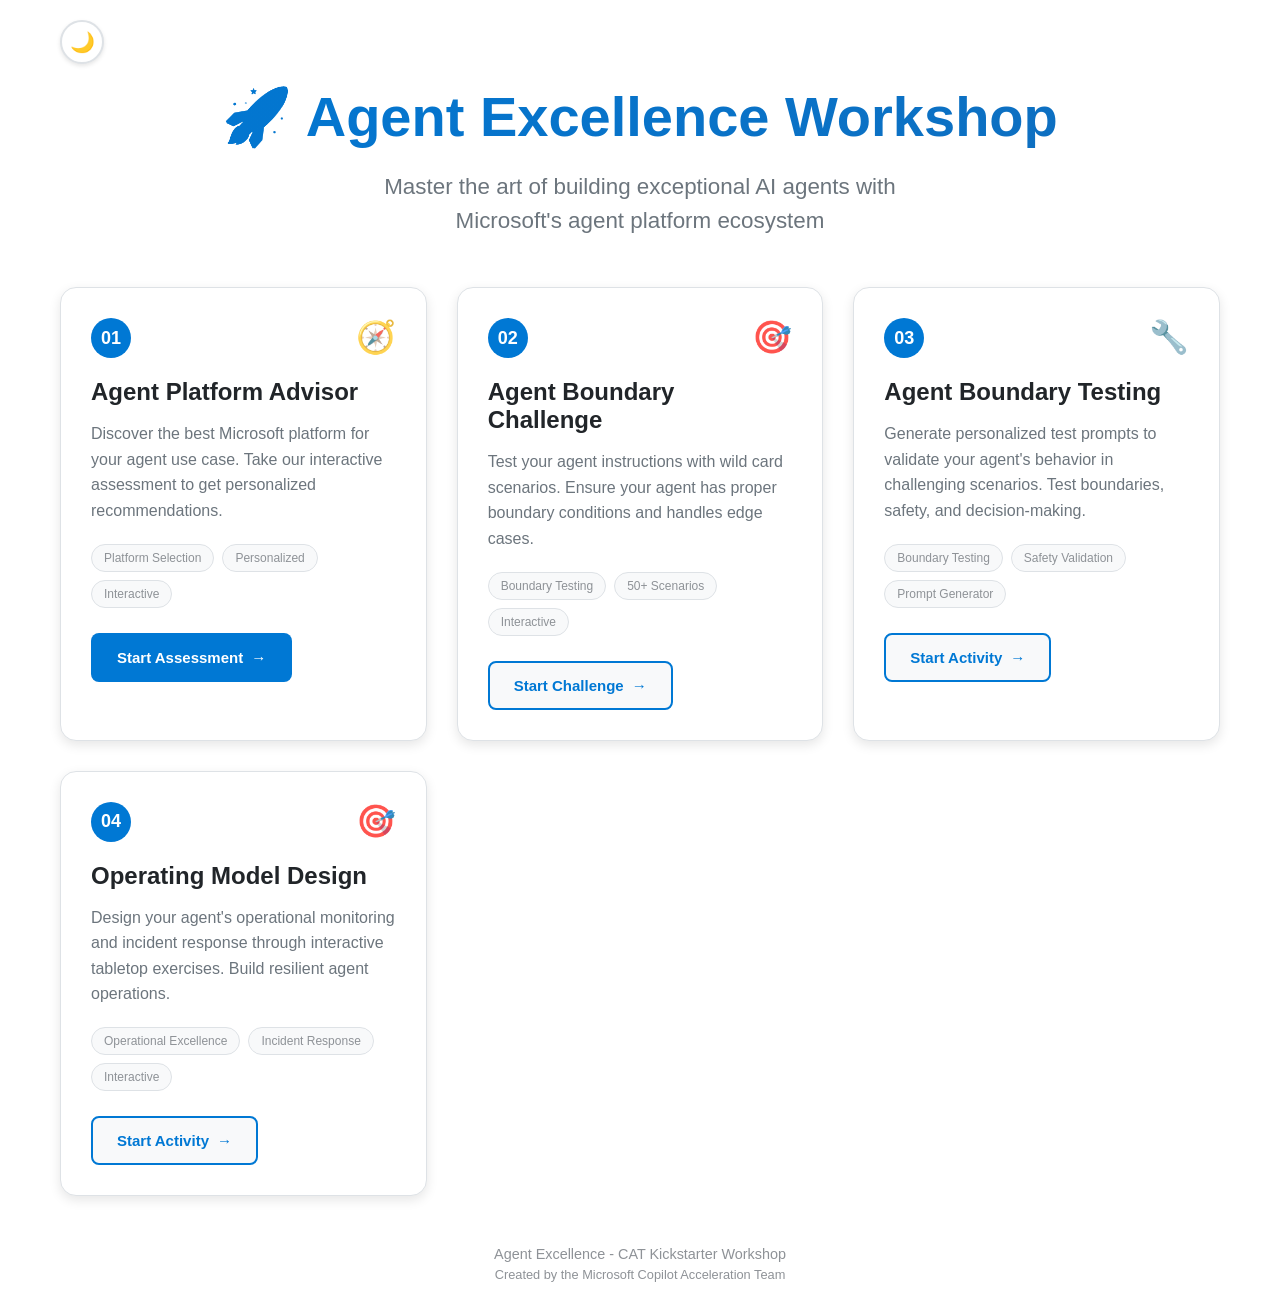
==== agent-excellence/index.html @ 98eedc7a "Add Agent Excellence workshop pages and assets Add a new Agent Excellence workshop site under agent-" ====
<!DOCTYPE html>
<html lang="en">
<head>
    <meta charset="UTF-8">
    <meta name="viewport" content="width=device-width, initial-scale=1.0">
    <title>Agent Excellence Workshop - CAT Kickstarter</title>
    <link rel="stylesheet" href="style.css">
</head>
<body>
    <div class="container">
        <header>
            <div class="header-top">
                <div class="theme-toggle-container">
                    <button id="themeToggle" class="theme-toggle" aria-label="Toggle dark mode">
                        <span class="theme-icon" id="themeIcon">🌙</span>
                    </button>
                </div>
            </div>
            <div class="hero-section">
                <h1>🚀 Agent Excellence Workshop</h1>
                <p class="hero-subtitle">Master the art of building exceptional AI agents with Microsoft's agent platform ecosystem</p>
            </div>
        </header>

        <div class="activities-grid">
            <!-- Activity 1: Agent Platform Advisor -->
            <div class="activity-card">
                <div class="activity-header">
                    <div class="activity-number">01</div>
                    <div class="activity-icon">🧭</div>
                </div>
                <h3>Agent Platform Advisor</h3>
                <p>Discover the best Microsoft platform for your agent use case. Take our interactive assessment to get personalized recommendations.</p>
                <div class="activity-features">
                    <span class="feature-tag">Platform Selection</span>
                    <span class="feature-tag">Personalized</span>
                    <span class="feature-tag">Interactive</span>
                </div>
                <a href="https://microsoft.github.io/AgentPlatformAdvisor/" target="_blank" class="activity-button primary">
                    Start Assessment
                    <span class="button-icon">→</span>
                </a>
            </div>

            <!-- Activity 2: Agent Boundary Challenge -->
            <div class="activity-card">
                <div class="activity-header">
                    <div class="activity-number">02</div>
                    <div class="activity-icon">🎯</div>
                </div>
                <h3>Agent Boundary Challenge</h3>
                <p>Test your agent instructions with wild card scenarios. Ensure your agent has proper boundary conditions and handles edge cases.</p>
                <div class="activity-features">
                    <span class="feature-tag">Boundary Testing</span>
                    <span class="feature-tag">50+ Scenarios</span>
                    <span class="feature-tag">Interactive</span>
                </div>
                <a href="boundary-challenge.html" class="activity-button secondary">
                    Start Challenge
                    <span class="button-icon">→</span>
                </a>
            </div>

            <!-- Activity 3: Agent Integrations & Tools -->
            <div class="activity-card">
                <div class="activity-header">
                    <div class="activity-number">03</div>
                    <div class="activity-icon">🔧</div>
                </div>
                <h3>Agent Boundary Testing</h3>
                <p>Generate personalized test prompts to validate your agent's behavior in challenging scenarios. Test boundaries, safety, and decision-making.</p>
                <div class="activity-features">
                    <span class="feature-tag">Boundary Testing</span>
                    <span class="feature-tag">Safety Validation</span>
                    <span class="feature-tag">Prompt Generator</span>
                </div>
                <a href="agent-integrations.html" class="activity-button secondary">
                    Start Activity
                    <span class="button-icon">→</span>
                </a>
            </div>

            <!-- Activity 4: Operating Model Design -->
            <div class="activity-card">
                <div class="activity-header">
                    <div class="activity-number">04</div>
                    <div class="activity-icon">🎯</div>
                </div>
                <h3>Operating Model Design</h3>
                <p>Design your agent's operational monitoring and incident response through interactive tabletop exercises. Build resilient agent operations.</p>
                <div class="activity-features">
                    <span class="feature-tag">Operational Excellence</span>
                    <span class="feature-tag">Incident Response</span>
                    <span class="feature-tag">Interactive</span>
                </div>
                <a href="operating-model.html" class="activity-button secondary">
                    Start Activity
                    <span class="button-icon">→</span>
                </a>
            </div>
        </div>

      

        <footer>
            <p>Agent Excellence - CAT Kickstarter Workshop</p>
            <p class="footer-subtitle">Created by the Microsoft Copilot Acceleration Team</p>
        </footer>
    </div>

    <script src="landing.js"></script>
</body>
</html>
---- agent-excellence/style.css ----
:root {
    /* Light theme colors */
    --bg-primary: #ffffff;
    --bg-secondary: #f8f9fa;
    --bg-card: #ffffff;
    --text-primary: #212529;
    --text-secondary: #6c757d;
    --text-muted: #8e9297;
    --border-color: #dee2e6;
    --shadow-light: rgba(0, 0, 0, 0.1);
    --shadow-medium: rgba(0, 0, 0, 0.15);
    --accent-color: #0078d4;
    --accent-hover: #106ebe;
    --success-color: #107c10;
    --warning-color: #f7931e;
    --postit-yellow: #fff3cd;
    --postit-blue: #cce7ff;
    --postit-green: #d4edda;
    --postit-pink: #f8d7da;
    --postit-orange: #ffe4b5;
    --postit-purple: #e2d9f3;
}

[data-theme="dark"] {
    /* Dark theme colors */
    --bg-primary: #1e1e1e;
    --bg-secondary: #2d2d2d;
    --bg-card: #252525;
    --text-primary: #ffffff;
    --text-secondary: #d1d1d1;
    --text-muted: #a0a0a0;
    --border-color: #404040;
    --shadow-light: rgba(0, 0, 0, 0.3);
    --shadow-medium: rgba(0, 0, 0, 0.4);
    --accent-color: #4fc3f7;
    --accent-hover: #29b6f6;
    --success-color: #4caf50;
    --warning-color: #ff9800;
    --postit-yellow: #3e3a2f;
    --postit-blue: #2d3a4f;
    --postit-green: #2d4a32;
    --postit-pink: #4a2d32;
    --postit-orange: #4a3a2d;
    --postit-purple: #3a2d4a;
}

* {
    margin: 0;
    padding: 0;
    box-sizing: border-box;
}

body {
    font-family: 'Segoe UI', 'Segoe UI Semibold', Tahoma, Geneva, Verdana, sans-serif;
    background: var(--bg-primary);
    color: var(--text-primary);
    min-height: 100vh;
    padding: 0;
    margin: 0;
    transition: background-color 0.3s ease, color 0.3s ease;
}

.banner-container {
    width: 100%;
    overflow: hidden;
    margin-bottom: 20px;
    border-bottom: 1px solid var(--border-color);
}

.banner-image {
    width: 100%;
    height: auto;
    display: block;
    max-height: 200px;
    object-fit: cover;
}

.container {
    max-width: 1200px;
    margin: 0 auto;
    padding: 20px;
}

.header-top {
    display: flex;
    justify-content: space-between;
    align-items: center;
    margin-bottom: 20px;
}

.back-button {
    background: var(--bg-card);
    border: 2px solid var(--border-color);
    border-radius: 8px;
    padding: 8px 16px;
    color: var(--text-secondary);
    text-decoration: none;
    font-size: 14px;
    font-weight: 500;
    transition: all 0.3s ease;
    display: flex;
    align-items: center;
    gap: 8px;
}

.back-button:hover {
    background: var(--accent-color);
    color: white;
    border-color: var(--accent-color);
    transform: translateY(-2px);
}

.back-button-container {
    flex: 1;
}

.theme-toggle-container {
    position: relative;
}

.theme-toggle {
    background: var(--bg-card);
    border: 2px solid var(--border-color);
    border-radius: 50%;
    width: 44px;
    height: 44px;
    display: flex;
    align-items: center;
    justify-content: center;
    cursor: pointer;
    transition: all 0.3s ease;
    box-shadow: 0 2px 4px var(--shadow-light);
}

.theme-toggle:hover {
    background: var(--bg-secondary);
    transform: scale(1.05);
    box-shadow: 0 4px 8px var(--shadow-medium);
}

.theme-icon {
    font-size: 20px;
    transition: transform 0.3s ease;
}

.theme-toggle:hover .theme-icon {
    transform: rotate(15deg);
}

header {
    text-align: center;
    margin-bottom: 50px;
}

.hero-section h1 {
    font-size: 3.5rem;
    font-weight: 700;
    color: var(--text-primary);
    margin-bottom: 20px;
    background: linear-gradient(135deg, var(--accent-color), var(--accent-hover));
    -webkit-background-clip: text;
    -webkit-text-fill-color: transparent;
    background-clip: text;
}

.hero-subtitle {
    font-size: 1.4rem;
    color: var(--text-secondary);
    max-width: 600px;
    margin: 0 auto 40px auto;
    line-height: 1.5;
}

header h1 {
    color: var(--text-primary);
    font-size: 2.5rem;
    margin-bottom: 10px;
    font-weight: 600;
}

.subtitle {
    color: var(--text-secondary);
    font-size: 1.1rem;
    font-weight: 400;
}

/* Landing Page Specific Styles */
.activities-grid {
    display: grid;
    grid-template-columns: repeat(auto-fit, minmax(350px, 1fr));
    gap: 30px;
    margin-bottom: 50px;
}

.activity-card {
    background: var(--bg-card);
    border: 1px solid var(--border-color);
    border-radius: 16px;
    padding: 30px;
    transition: all 0.3s ease;
    box-shadow: 0 4px 12px var(--shadow-light);
    position: relative;
    overflow: hidden;
}

.activity-card:hover {
    transform: translateY(-8px);
    box-shadow: 0 12px 32px var(--shadow-medium);
    border-color: var(--accent-color);
}

.activity-card.coming-soon {
    opacity: 0.7;
    pointer-events: none;
}

.activity-header {
    display: flex;
    justify-content: space-between;
    align-items: flex-start;
    margin-bottom: 20px;
}

.activity-number {
    background: var(--accent-color);
    color: white;
    width: 40px;
    height: 40px;
    border-radius: 50%;
    display: flex;
    align-items: center;
    justify-content: center;
    font-weight: 700;
    font-size: 18px;
}

.activity-icon {
    font-size: 32px;
    opacity: 0.8;
}

.activity-card h3 {
    color: var(--text-primary);
    font-size: 1.5rem;
    font-weight: 600;
    margin-bottom: 15px;
}

.activity-card p {
    color: var(--text-secondary);
    line-height: 1.6;
    margin-bottom: 20px;
}

.activity-features {
    display: flex;
    flex-wrap: wrap;
    gap: 8px;
    margin-bottom: 25px;
}

.feature-tag {
    background: var(--bg-secondary);
    color: var(--text-muted);
    padding: 6px 12px;
    border-radius: 20px;
    font-size: 12px;
    font-weight: 500;
    border: 1px solid var(--border-color);
}

.activity-button {
    display: inline-flex;
    align-items: center;
    gap: 8px;
    padding: 14px 24px;
    border-radius: 8px;
    text-decoration: none;
    font-weight: 600;
    font-size: 15px;
    transition: all 0.3s ease;
    border: 2px solid transparent;
}

.activity-button.primary {
    background: var(--accent-color);
    color: white;
}

.activity-button.primary:hover {
    background: var(--accent-hover);
    transform: translateY(-2px);
}

.activity-button.secondary {
    background: var(--bg-secondary);
    color: var(--accent-color);
    border-color: var(--accent-color);
}

.activity-button.secondary:hover {
    background: var(--accent-color);
    color: white;
    transform: translateY(-2px);
}

.button-icon {
    transition: transform 0.3s ease;
}

.activity-button:hover .button-icon {
    transform: translateX(4px);
}

.coming-soon-badge {
    position: absolute;
    top: 20px;
    right: 20px;
    background: var(--warning-color);
    color: white;
    padding: 6px 12px;
    border-radius: 20px;
    font-size: 12px;
    font-weight: 600;
    text-transform: uppercase;
}

.workshop-info {
    display: grid;
    grid-template-columns: repeat(auto-fit, minmax(300px, 1fr));
    gap: 30px;
    margin-bottom: 50px;
}

.info-card {
    background: var(--bg-card);
    border: 1px solid var(--border-color);
    border-radius: 12px;
    padding: 25px;
    box-shadow: 0 2px 8px var(--shadow-light);
}

.info-card h4 {
    color: var(--text-primary);
    font-size: 1.2rem;
    font-weight: 600;
    margin-bottom: 15px;
    display: flex;
    align-items: center;
    gap: 8px;
}

.info-card ul {
    list-style: none;
    padding: 0;
}

.info-card li {
    color: var(--text-secondary);
    padding: 8px 0;
    padding-left: 20px;
    position: relative;
    line-height: 1.5;
}

.info-card li:before {
    content: "✓";
    position: absolute;
    left: 0;
    color: var(--success-color);
    font-weight: bold;
}

.info-card p {
    color: var(--text-secondary);
    line-height: 1.6;
}

.footer-subtitle {
    color: var(--text-muted);
    font-size: 0.8rem;
    margin-top: 5px;
}

.instruction-card {
    background: var(--bg-card);
    border: 1px solid var(--border-color);
    border-radius: 8px;
    padding: 20px;
    margin-bottom: 30px;
    box-shadow: 0 4px 6px var(--shadow-light);
    transform: rotate(-1deg);
    transition: all 0.3s ease;
}

.instruction-card h2 {
    color: var(--accent-color);
    margin-bottom: 15px;
    font-size: 1.3rem;
}

.instruction-card ol {
    color: var(--text-primary);
    padding-left: 20px;
}

.instruction-card li {
    margin-bottom: 8px;
    line-height: 1.4;
    color: var(--text-secondary);
}

.wildcard-container {
    display: flex;
    justify-content: center;
    margin: 40px 0;
    position: relative;
}

.postit-note {
    position: relative;
    background: var(--postit-yellow);
    width: 350px;
    min-height: 250px;
    padding: 30px 25px;
    border-radius: 0 0 0 30px;
    box-shadow: 
        0 4px 6px var(--shadow-light),
        0 1px 3px var(--shadow-medium);
    transform: rotate(3deg);
    transition: all 0.3s ease;
    animation: fadeIn 0.6s ease-in;
    border: 1px solid var(--border-color);
}

.postit-note:hover {
    transform: rotate(0deg) scale(1.05);
    box-shadow: 
        0 8px 15px var(--shadow-medium),
        0 3px 6px var(--shadow-light);
}

.postit-note::before {
    content: '';
    position: absolute;
    top: -5px;
    left: 50%;
    transform: translateX(-50%);
    width: 60px;
    height: 20px;
    background: rgba(255,255,255,0.3);
    border-radius: 20px;
    box-shadow: inset 0 2px 4px var(--shadow-light);
}

.postit-shadow {
    position: absolute;
    bottom: -8px;
    right: -8px;
    width: 100%;
    height: 100%;
    background: var(--shadow-light);
    border-radius: 0 0 0 30px;
    z-index: -1;
    transform: rotate(1deg);
}

.wildcard-content {
    height: 100%;
    display: flex;
    flex-direction: column;
    justify-content: center;
}

.wildcard-header {
    font-size: 1.1rem;
    font-weight: 700;
    color: var(--text-primary);
    text-align: center;
    margin-bottom: 20px;
    text-transform: uppercase;
    letter-spacing: 1px;
}

.wildcard-text {
    font-size: 1.3rem;
    color: var(--text-primary);
    text-align: center;
    line-height: 1.4;
    font-weight: 700;
    text-shadow: 1px 1px 2px rgba(255,255,255,0.8);
}

.refresh-hint {
    text-align: center;
    margin: 30px 0;
}

.refresh-hint p {
    background: var(--bg-secondary);
    color: var(--text-secondary);
    padding: 12px 20px;
    border-radius: 25px;
    display: inline-block;
    font-weight: 400;
    border: 1px solid var(--border-color);
    transition: all 0.3s ease;
}

.refresh-hint p:hover {
    background: var(--accent-color);
    color: white;
    transform: translateY(-2px);
}

footer {
    text-align: center;
    margin-top: 40px;
}

footer p {
    color: var(--text-muted);
    font-size: 0.9rem;
}

@keyframes fadeIn {
    from {
        opacity: 0;
        transform: rotate(3deg) translateY(20px);
    }
    to {
        opacity: 1;
        transform: rotate(3deg) translateY(0);
    }
}

/* Responsive design */
@media (max-width: 768px) {
    .container {
        padding: 15px;
    }
    
    .hero-section h1 {
        font-size: 2.5rem;
    }
    
    .hero-subtitle {
        font-size: 1.2rem;
    }
    
    .activities-grid {
        grid-template-columns: 1fr;
        gap: 20px;
    }
    
    .activity-card {
        padding: 25px;
    }
    
    .workshop-info {
        grid-template-columns: 1fr;
        gap: 20px;
    }
    
    .header-top {
        flex-direction: column;
        gap: 15px;
        align-items: stretch;
    }
    
    .back-button {
        align-self: flex-start;
    }
}

@media (max-width: 480px) {
    .container {
        padding: 10px;
    }
    
    header h1 {
        font-size: 2rem;
    }
    
    .hero-section h1 {
        font-size: 2.2rem;
    }
    
    .postit-note {
        width: 300px;
        min-height: 200px;
        padding: 25px 20px;
    }
    
    .wildcard-text {
        font-size: 1.1rem;
    }
    
    .instruction-card {
        padding: 15px;
        transform: rotate(0deg);
    }
    
    .theme-toggle {
        width: 40px;
        height: 40px;
    }
    
    .theme-icon {
        font-size: 18px;
    }
    
    .activity-card {
        padding: 20px;
    }
    
    .activity-number {
        width: 35px;
        height: 35px;
        font-size: 16px;
    }
    
    .activity-icon {
        font-size: 28px;
    }
}

/* Post-it note color variants */
.postit-blue {
    background: var(--postit-blue) !important;
}

.postit-green {
    background: var(--postit-green) !important;
}

.postit-pink {
    background: var(--postit-pink) !important;
}

.postit-orange {
    background: var(--postit-orange) !important;
}

.postit-purple {
    background: var(--postit-purple) !important;
}

/* Smooth transitions for theme switching */
* {
    transition: background-color 0.3s ease, color 0.3s ease, border-color 0.3s ease;
}

/* Agent Integrations Activity Styles */
.phase-tracker {
    display: flex;
    justify-content: center;
    align-items: center;
    margin: 30px 0 50px 0;
    padding: 20px;
    background: var(--bg-card);
    border-radius: 12px;
    border: 1px solid var(--border-color);
    box-shadow: 0 2px 8px var(--shadow-light);
}

.phase-item {
    display: flex;
    flex-direction: column;
    align-items: center;
    gap: 8px;
    flex: 1;
    position: relative;
    opacity: 0.5;
    transition: all 0.3s ease;
}

.phase-item.active {
    opacity: 1;
}

.phase-item::after {
    content: '';
    position: absolute;
    right: -50%;
    top: 20px;
    width: 100%;
    height: 2px;
    background: var(--border-color);
    z-index: 0;
}

.phase-item:last-child::after {
    display: none;
}

.phase-number {
    width: 40px;
    height: 40px;
    border-radius: 50%;
    background: var(--bg-secondary);
    border: 2px solid var(--border-color);
    display: flex;
    align-items: center;
    justify-content: center;
    font-weight: 700;
    color: var(--text-secondary);
    position: relative;
    z-index: 1;
}

.phase-item.active .phase-number {
    background: var(--accent-color);
    border-color: var(--accent-color);
    color: white;
}

.phase-item span {
    font-size: 14px;
    font-weight: 500;
    color: var(--text-secondary);
    text-align: center;
}

.phase-item.active span {
    color: var(--text-primary);
    font-weight: 600;
}

/* Phase Content */
.phase-content {
    transition: all 0.3s ease;
}

.phase-content.hidden {
    display: none;
}

.phase-header {
    text-align: center;
    margin-bottom: 40px;
}

.phase-header h2 {
    color: var(--text-primary);
    font-size: 2rem;
    margin-bottom: 10px;
}

.phase-header p {
    color: var(--text-secondary);
    font-size: 1.1rem;
}

/* Setup Note */
.setup-note {
    background: var(--bg-card);
    border: 1px solid var(--border-color);
    border-left: 4px solid var(--accent-color);
    border-radius: 8px;
    padding: 20px;
    margin-bottom: 40px;
    display: flex;
    align-items: flex-start;
    gap: 15px;
}

.note-icon {
    font-size: 24px;
    flex-shrink: 0;
}

.note-content h3 {
    color: var(--accent-color);
    margin-bottom: 8px;
}

.note-content p {
    color: var(--text-secondary);
    margin: 0;
}

/* Setup Grid for Phase 1 */
.setup-grid {
    display: grid;
    grid-template-columns: repeat(auto-fit, minmax(350px, 1fr));
    gap: 30px;
    margin-bottom: 40px;
}

.setup-card {
    background: var(--bg-card);
    border: 1px solid var(--border-color);
    border-radius: 12px;
    padding: 25px;
    box-shadow: 0 4px 8px var(--shadow-light);
    transition: all 0.3s ease;
}

.setup-card:hover {
    transform: translateY(-4px);
    box-shadow: 0 8px 16px var(--shadow-medium);
}

.setup-card h3 {
    color: var(--accent-color);
    font-size: 1.3rem;
    margin-bottom: 15px;
    display: flex;
    align-items: center;
    gap: 8px;
}

.setup-card p {
    color: var(--text-secondary);
    margin-bottom: 20px;
}

.form-group {
    margin-bottom: 20px;
}

.form-group label {
    display: block;
    color: var(--text-primary);
    font-weight: 500;
    margin-bottom: 8px;
}

.form-group input,
.form-group select,
.form-group textarea {
    width: 100%;
    padding: 12px;
    border: 2px solid var(--border-color);
    border-radius: 8px;
    background: var(--bg-primary);
    color: var(--text-primary);
    font-size: 14px;
    transition: all 0.3s ease;
}

.form-group input:focus,
.form-group select:focus,
.form-group textarea:focus {
    outline: none;
    border-color: var(--accent-color);
    box-shadow: 0 0 0 3px rgba(0, 120, 212, 0.1);
}

.form-group textarea {
    resize: vertical;
    min-height: 150px;
}

.results-header h3 {
    margin: 0;
}

/* Task Definition Styles */
.task-definition-grid {
    display: grid;
    grid-template-columns: 1fr 1fr;
    gap: 30px;
    margin: 30px 0;
}

.task-card {
    background: var(--bg-secondary);
    border: 2px solid var(--border-color);
    border-radius: 12px;
    padding: 25px;
    transition: all 0.3s ease;
}

.task-card:hover {
    border-color: var(--accent-color);
    transform: translateY(-2px);
}

.task-card h3 {
    margin: 0 0 15px 0;
    color: var(--accent-color);
    font-size: 18px;
}

.task-card p {
    margin: 0 0 15px 0;
    color: var(--text-secondary);
    font-size: 14px;
}

.task-card textarea {
    width: 100%;
    min-height: 120px;
    padding: 15px;
    border: 2px solid var(--border-color);
    border-radius: 8px;
    background: var(--bg-primary);
    color: var(--text-primary);
    font-size: 14px;
    font-family: inherit;
    resize: vertical;
    transition: all 0.3s ease;
}

.task-card textarea:focus {
    outline: none;
    border-color: var(--accent-color);
    box-shadow: 0 0 0 3px rgba(0, 120, 212, 0.1);
}

.task-examples {
    margin-top: 15px;
    padding: 12px;
    background: var(--bg-primary);
    border-radius: 6px;
    font-size: 12px;
    color: var(--text-secondary);
    border-left: 3px solid var(--accent-color);
}

.task-examples strong {
    color: var(--text-primary);
}

@media (max-width: 768px) {
    .task-definition-grid {
        grid-template-columns: 1fr;
        gap: 20px;
    }
}

/* Task reminder in modal */
.task-reminder {
    background: var(--bg-primary);
    border: 1px solid var(--accent-color);
    border-radius: 6px;
    padding: 12px;
    margin: 10px 0;
    font-size: 14px;
    color: var(--text-secondary);
}

.task-reminder strong {
    color: var(--accent-color);
}

/* Simplified Prompts Display */
.prompts-section {
    margin: 30px 0;
}

.prompt-section {
    background: var(--bg-secondary);
    border: 2px solid var(--border-color);
    border-radius: 12px;
    padding: 25px;
    margin-bottom: 30px;
}

.section-header {
    margin: 0 0 10px 0;
    color: var(--accent-color);
    font-size: 20px;
    font-weight: 600;
}

.section-description {
    margin: 0 0 20px 0;
    color: var(--text-secondary);
    font-size: 14px;
}

.prompts-list {
    display: flex;
    flex-direction: column;
    gap: 15px;
}

.prompt-display-card {
    background: var(--bg-primary);
    border: 2px solid var(--border-color);
    border-radius: 10px;
    padding: 20px;
    transition: all 0.3s ease;
}

.prompt-display-card:hover {
    border-color: var(--accent-color);
    transform: translateY(-2px);
}

.prompt-display-card .prompt-header {
    display: flex;
    justify-content: space-between;
    align-items: center;
    margin-bottom: 15px;
}

.prompt-display-card .prompt-category {
    font-weight: 600;
    color: var(--text-primary);
    font-size: 14px;
}

.prompt-display-card .task-type-badge {
    background: var(--accent-color);
    color: white;
    padding: 4px 12px;
    border-radius: 20px;
    font-size: 12px;
    font-weight: bold;
}

.prompt-display-card .task-type-badge.write {
    background: var(--warning-color, #f59e0b);
}

.prompt-text-container {
    display: flex;
    align-items: flex-start;
    gap: 15px;
    margin-bottom: 15px;
    background: var(--bg-secondary);
    border-radius: 8px;
    padding: 15px;
    border-left: 4px solid var(--accent-color);
}

.prompt-text {
    flex: 1;
    font-size: 15px;
    line-height: 1.5;
    color: var(--text-primary);
    font-style: italic;
}

.copy-btn {
    background: var(--accent-color);
    color: white;
    border: none;
    padding: 8px 12px;
    border-radius: 6px;
    cursor: pointer;
    font-size: 14px;
    transition: all 0.3s ease;
    flex-shrink: 0;
}

.copy-btn:hover {
    background: var(--accent-hover, #0078d4);
    transform: scale(1.05);
}

.test-purpose {
    font-size: 13px;
    color: var(--text-secondary);
    line-height: 1.4;
}

.test-purpose strong {
    color: var(--text-primary);
}

.completion-note {
    background: var(--success-light, #f0f9f0);
    border: 2px solid var(--success-color, #22c55e);
    border-radius: 12px;
    padding: 20px;
    margin: 30px 0;
    display: flex;
    align-items: flex-start;
    gap: 15px;
}

.completion-note .note-icon {
    font-size: 24px;
    flex-shrink: 0;
}

.completion-note .note-content h3 {
    margin: 0 0 10px 0;
    color: var(--success-dark, #16a34a);
    font-size: 16px;
}

.completion-note .note-content p {
    margin: 0;
    color: var(--text-secondary);
    font-size: 14px;
    line-height: 1.4;
}

/* Responsive design for prompts */
@media (max-width: 768px) {
    .prompt-text-container {
        flex-direction: column;
        gap: 10px;
    }
    
    .copy-btn {
        align-self: flex-start;
    }
}

/* Simple Agent Boundary Testing Styles */
.task-setup-section {
    margin: 30px 0;
}

.task-setup-section .task-definition-grid {
    grid-template-columns: 1fr 1fr;
    gap: 30px;
    margin: 30px 0;
}

.task-setup-section .task-card {
    background: var(--bg-secondary);
    border: 2px solid var(--border-color);
    border-radius: 12px;
    padding: 25px;
    transition: all 0.3s ease;
}

.task-setup-section .task-card:hover {
    border-color: var(--accent-color);
    transform: translateY(-2px);
}

.task-setup-section .task-card h3 {
    margin: 0 0 15px 0;
    color: var(--accent-color);
    font-size: 18px;
}

.task-setup-section .task-card textarea {
    width: 100%;
    min-height: 100px;
    padding: 15px;
    border: 2px solid var(--border-color);
    border-radius: 8px;
    background: var(--bg-primary);
    color: var(--text-primary);
    font-size: 14px;
    resize: vertical;
    transition: all 0.3s ease;
}

.task-setup-section .task-card textarea:focus {
    outline: none;
    border-color: var(--accent-color);
    box-shadow: 0 0 0 3px rgba(0, 120, 212, 0.1);
}

.generate-button {
    background: var(--accent-color);
    color: white;
    border: none;
    padding: 16px 32px;
    border-radius: 8px;
    font-size: 16px;
    font-weight: 600;
    cursor: pointer;
    transition: all 0.3s ease;
    display: block;
    margin: 30px auto;
    min-width: 200px;
}

.generate-button:hover:not(:disabled) {
    background: var(--accent-hover, #0078d4);
    transform: translateY(-2px);
}

.generate-button:disabled {
    background: var(--border-color);
    cursor: not-allowed;
    transform: none;
}

.prompts-container {
    margin: 30px 0;
}

.prompts-columns {
    display: grid;
    grid-template-columns: 1fr 1fr;
    gap: 40px;
}

.prompts-column {
    background: var(--bg-secondary);
    border: 2px solid var(--border-color);
    border-radius: 12px;
    padding: 25px;
}

.column-header {
    margin: 0 0 20px 0;
    color: var(--accent-color);
    font-size: 20px;
    font-weight: 600;
    text-align: center;
}

.simple-prompt-card {
    background: var(--bg-primary);
    border: 1px solid var(--border-color);
    border-radius: 8px;
    padding: 0;
    margin-bottom: 20px;
    transition: all 0.3s ease;
    overflow: hidden;
}

.simple-prompt-card:hover {
    border-color: var(--accent-color);
    transform: translateY(-2px);
}

.simple-prompt-card .prompt-category-header {
    background: var(--accent-color);
    color: white;
    font-weight: 600;
    font-size: 14px;
    padding: 12px 20px;
    margin: 0;
    text-transform: uppercase;
    letter-spacing: 0.5px;
}

.simple-prompt-card .prompt-text {
    font-size: 15px;
    line-height: 1.5;
    color: var(--text-primary);
    margin: 0;
    padding: 20px;
    font-style: italic;
}

.simple-prompt-card .test-purpose {
    font-size: 13px;
    color: var(--text-secondary);
    line-height: 1.4;
    padding: 0 20px 20px 20px;
    margin: 0;
}

/* Responsive design for simple layout */
@media (max-width: 768px) {
    .task-setup-section .task-definition-grid {
        grid-template-columns: 1fr;
        gap: 20px;
    }
    
    .prompts-columns {
        grid-template-columns: 1fr;
        gap: 20px;
    }
}

/* Final Actions Section */
.final-actions {
    display: flex;
    gap: 15px;
    justify-content: center;
    margin: 30px auto;
    flex-wrap: wrap;
}

.print-btn {
    background: var(--text-secondary) !important;
    color: white !important;
}

.print-btn:hover {
    background: var(--text-primary) !important;
}

/* Print Media Styles */
@media print {
    /* Hide navigation and non-essential elements */
    .header-top,
    .phase-tracker,
    .back-button,
    .theme-toggle,
    .final-actions,
    .phase-button {
        display: none !important;
    }
    
    /* Show only the active phase content */
    .phase-content.hidden {
        display: none !important;
    }
    
    /* Ensure good printing layout */
    body {
        background: white !important;
        color: black !important;
        font-size: 12pt;
        line-height: 1.4;
    }
    
    .container {
        max-width: none !important;
        padding: 20px !important;
    }
    
    /* Card styling for print */
    .encoding-card {
        background: transparent !important;
        border: 1px solid #ccc !important;
        page-break-inside: avoid;
        margin-bottom: 20px !important;
    }
    
    /* Text areas in print */
    textarea {
        border: 1px solid #ccc !important;
        background: transparent !important;
        color: black !important;
        min-height: 60px !important;
    }
    
    /* Completion summary styling */
    .completion-summary {
        page-break-inside: avoid;
        border: 2px solid #333 !important;
        padding: 15px !important;
        margin: 20px 0 !important;
    }
    
    /* Test results styling */
    .result-item {
        border: 1px solid #ccc !important;
        background: transparent !important;
        page-break-inside: avoid;
        margin-bottom: 10px !important;
    }
    
    /* Ensure proper page breaks */
    .phase-header {
        page-break-after: avoid;
    }
    
    .encoding-grid {
        page-break-inside: avoid;
    }
}

/* Operating Model Styles */
.ops-card-grid {
    display: grid;
    gap: 30px;
    margin: 30px 0;
}

.ops-section {
    background: var(--bg-secondary);
    border: 2px solid var(--border-color);
    border-radius: 12px;
    padding: 25px;
    transition: all 0.3s ease;
}

.ops-section:hover {
    border-color: var(--accent-color);
    transform: translateY(-2px);
}

.ops-section h3 {
    margin: 0 0 15px 0;
    color: var(--accent-color);
    font-size: 18px;
}

.ops-section p {
    margin: 0 0 15px 0;
    color: var(--text-secondary);
    font-size: 14px;
}

.ops-section textarea,
.ops-section input {
    width: 100%;
    padding: 12px;
    border: 2px solid var(--border-color);
    border-radius: 8px;
    background: var(--bg-primary);
    color: var(--text-primary);
    font-size: 14px;
    transition: all 0.3s ease;
    margin-bottom: 10px;
}

.ops-section textarea {
    min-height: 100px;
    resize: vertical;
}

.ops-section textarea:focus,
.ops-section input:focus {
    outline: none;
    border-color: var(--accent-color);
    box-shadow: 0 0 0 3px rgba(0, 120, 212, 0.1);
}

.intent-inputs {
    display: flex;
    flex-direction: column;
    gap: 10px;
}

.signals-grid {
    display: grid;
    grid-template-columns: 1fr 1fr 1fr;
    gap: 20px;
}

.signal-group h4 {
    margin: 0 0 15px 0;
    color: var(--text-primary);
    font-size: 14px;
    font-weight: 600;
}

/* Timer Styles */
.timer-section {
    display: flex;
    justify-content: center;
    margin: 30px 0;
}

.timer-display {
    background: var(--bg-secondary);
    border: 3px solid var(--accent-color);
    border-radius: 20px;
    padding: 30px;
    text-align: center;
    min-width: 200px;
}

.timer-number {
    font-size: 48px;
    font-weight: bold;
    color: var(--accent-color);
    font-family: monospace;
}

.timer-label {
    font-size: 16px;
    color: var(--text-secondary);
    margin-bottom: 20px;
}

.timer-controls {
    display: flex;
    gap: 10px;
    justify-content: center;
    flex-wrap: wrap;
}

.timer-btn {
    background: var(--accent-color);
    color: white;
    border: none;
    padding: 10px 15px;
    border-radius: 6px;
    font-size: 14px;
    cursor: pointer;
    transition: all 0.3s ease;
}

.timer-btn:hover:not(:disabled) {
    background: var(--accent-hover);
    transform: translateY(-2px);
}

.timer-btn:disabled {
    background: var(--border-color);
    cursor: not-allowed;
    transform: none;
}

/* Incident Section Styles */
.incident-section {
    display: grid;
    grid-template-columns: 1fr 1fr;
    gap: 40px;
    margin: 30px 0;
}

.incident-cards h3,
.incident-responses h3 {
    color: var(--accent-color);
    margin-bottom: 20px;
}

.failure-cards {
    display: flex;
    flex-direction: column;
    gap: 15px;
    margin-bottom: 20px;
}

.failure-card {
    background: var(--bg-secondary);
    border: 2px solid var(--border-color);
    border-radius: 12px;
    padding: 20px;
    transition: all 0.3s ease;
}

.failure-card:hover {
    border-color: var(--accent-color);
    transform: translateY(-2px);
}

.card-header {
    display: flex;
    justify-content: space-between;
    align-items: center;
    margin-bottom: 15px;
}

.card-id {
    background: var(--accent-color);
    color: white;
    padding: 4px 12px;
    border-radius: 20px;
    font-size: 12px;
    font-weight: bold;
}

.card-category {
    background: var(--bg-primary);
    color: var(--text-secondary);
    padding: 4px 12px;
    border-radius: 20px;
    font-size: 12px;
    border: 1px solid var(--border-color);
}

.failure-card h4 {
    margin: 0 0 10px 0;
    color: var(--text-primary);
    font-size: 16px;
}

.failure-card p {
    margin: 0;
    color: var(--text-secondary);
    font-size: 14px;
    line-height: 1.4;
}

.draw-cards-btn {
    background: var(--accent-color);
    color: white;
    border: none;
    padding: 12px 24px;
    border-radius: 8px;
    font-size: 14px;
    font-weight: 600;
    cursor: pointer;
    transition: all 0.3s ease;
    width: 100%;
}

.draw-cards-btn:hover {
    background: var(--accent-hover);
    transform: translateY(-2px);
}

/* Incident Questions Styles */
.incident-card-questions {
    background: var(--bg-secondary);
    border: 2px solid var(--border-color);
    border-radius: 12px;
    padding: 20px;
    margin-bottom: 20px;
}

.incident-card-questions h4 {
    margin: 0 0 20px 0;
    color: var(--accent-color);
    font-size: 16px;
}

.question-group {
    margin-bottom: 15px;
}

.question-group label {
    display: block;
    margin-bottom: 8px;
    font-weight: 600;
    color: var(--text-primary);
    font-size: 14px;
}

.question-group select,
.question-group input {
    width: 100%;
    padding: 12px;
    border: 2px solid var(--border-color);
    border-radius: 8px;
    background: var(--bg-primary);
    color: var(--text-primary);
    font-size: 14px;
    transition: all 0.3s ease;
}

.question-group select:focus,
.question-group input:focus {
    outline: none;
    border-color: var(--accent-color);
    box-shadow: 0 0 0 3px rgba(0, 120, 212, 0.1);
}

/* Refinement Styles */
.refinement-grid {
    display: grid;
    grid-template-columns: 1fr 1fr 1fr;
    gap: 30px;
    margin: 30px 0;
}

.refine-card {
    background: var(--bg-secondary);
    border: 2px solid var(--border-color);
    border-radius: 12px;
    padding: 25px;
    transition: all 0.3s ease;
}

.refine-card:hover {
    border-color: var(--accent-color);
    transform: translateY(-2px);
}

.refine-card h3 {
    margin: 0 0 15px 0;
    color: var(--accent-color);
    font-size: 18px;
}

.refine-card p {
    margin: 0 0 15px 0;
    color: var(--text-secondary);
    font-size: 14px;
}

.refine-card textarea {
    width: 100%;
    min-height: 120px;
    padding: 15px;
    border: 2px solid var(--border-color);
    border-radius: 8px;
    background: var(--bg-primary);
    color: var(--text-primary);
    font-size: 14px;
    resize: vertical;
    transition: all 0.3s ease;
}

.refine-card textarea:focus {
    outline: none;
    border-color: var(--accent-color);
    box-shadow: 0 0 0 3px rgba(0, 120, 212, 0.1);
}

/* Summary Panel Styles */
.summary-panel {
    background: var(--bg-secondary);
    border: 3px solid var(--accent-color);
    border-radius: 12px;
    padding: 30px;
    margin: 30px 0;
}

.summary-panel h3 {
    margin: 0 0 25px 0;
    color: var(--accent-color);
    font-size: 20px;
    text-align: center;
}

.summary-section {
    margin-bottom: 20px;
    padding-bottom: 15px;
    border-bottom: 1px solid var(--border-color);
}

.summary-section:last-child {
    border-bottom: none;
    margin-bottom: 0;
}

.summary-section h4 {
    margin: 0 0 10px 0;
    color: var(--text-primary);
    font-size: 16px;
}

.summary-section p,
.summary-section ul {
    margin: 0;
    color: var(--text-secondary);
    font-size: 14px;
    line-height: 1.4;
}

.summary-section ul {
    padding-left: 20px;
}

.signals-summary div {
    margin-bottom: 8px;
}

.incident-summary {
    background: var(--bg-primary);
    padding: 12px;
    border-radius: 6px;
    margin-bottom: 8px;
    font-size: 13px;
    color: var(--text-secondary);
    border-left: 3px solid var(--accent-color);
}

/* Responsive Design */
@media (max-width: 1200px) {
    .signals-grid {
        grid-template-columns: 1fr 1fr;
    }
    
    .refinement-grid {
        grid-template-columns: 1fr 1fr;
    }
}

@media (max-width: 768px) {
    .signals-grid {
        grid-template-columns: 1fr;
    }
    
    .incident-section {
        grid-template-columns: 1fr;
        gap: 20px;
    }
    
    .refinement-grid {
        grid-template-columns: 1fr;
    }
    
    .timer-controls {
        flex-direction: column;
    }
    
    .final-actions {
        flex-direction: column;
    }
}

/* Phase Navigation Button */
.phase-button {
    background: var(--accent-color);
    color: white;
    border: none;
    padding: 16px 32px;
    border-radius: 8px;
    font-size: 16px;
    font-weight: 600;
    cursor: pointer;
    transition: all 0.3s ease;
    display: block;
    margin: 30px auto;
}

.phase-button:hover {
    background: var(--accent-hover);
    transform: translateY(-2px);
    box-shadow: 0 4px 12px var(--shadow-medium);
}

/* Testing Section for Phase 2 */
.testing-section {
    display: grid;
    grid-template-columns: 2fr 1fr;
    gap: 40px;
    margin-bottom: 40px;
}

.prompt-selector h3,
.test-results h3 {
    color: var(--text-primary);
    margin-bottom: 20px;
}

.prompt-grid {
    display: grid;
    gap: 30px;
    margin-bottom: 30px;
}

/* Task Category Styles */
.task-category {
    margin-bottom: 40px;
}

.category-header {
    color: var(--text-primary);
    font-size: 1.4rem;
    margin-bottom: 10px;
    display: flex;
    align-items: center;
    gap: 8px;
}

.category-description {
    color: var(--text-secondary);
    margin-bottom: 25px;
    font-style: italic;
}

.category-prompts {
    display: grid;
    gap: 20px;
}

.prompt-card {
    background: var(--bg-card);
    border: 2px solid var(--border-color);
    border-radius: 12px;
    padding: 20px;
    transition: all 0.3s ease;
}

.prompt-card:hover {
    border-color: var(--accent-color);
    transform: translateY(-2px);
}

.prompt-card.tested {
    border-left: 4px solid var(--success-color);
}

.prompt-card.tested.excellent {
    background: rgba(16, 124, 16, 0.05);
}

.prompt-card.tested.good {
    background: rgba(16, 124, 16, 0.03);
}

.prompt-card.tested.needs-work {
    background: rgba(247, 147, 30, 0.05);
}

.prompt-card.tested.failed {
    background: rgba(196, 69, 105, 0.05);
}

.prompt-header {
    display: flex;
    justify-content: space-between;
    align-items: center;
    margin-bottom: 15px;
}

.prompt-category {
    background: var(--accent-color);
    color: white;
    padding: 4px 10px;
    border-radius: 12px;
    font-size: 12px;
    font-weight: 500;
}

.prompt-id {
    color: var(--text-muted);
    font-size: 12px;
    font-weight: 600;
}

.prompt-text {
    background: var(--bg-secondary);
    padding: 15px;
    border-radius: 8px;
    margin-bottom: 15px;
    font-style: italic;
    color: var(--text-primary);
    border-left: 3px solid var(--accent-color);
}

.task-options label {
    display: block;
    color: var(--text-secondary);
    font-size: 14px;
    margin-bottom: 8px;
}

.task-options {
    margin-bottom: 15px;
}

.task-btn {
    width: 100%;
    padding: 10px 16px;
    border: 2px solid transparent;
    border-radius: 6px;
    font-size: 14px;
    font-weight: 500;
    cursor: pointer;
    transition: all 0.3s ease;
}

.task-btn.read {
    background: rgba(0, 120, 212, 0.1);
    color: var(--accent-color);
    border-color: var(--accent-color);
}

.task-btn.read:hover {
    background: var(--accent-color);
    color: white;
}

.task-btn.write {
    background: rgba(16, 124, 16, 0.1);
    color: var(--success-color);
    border-color: var(--success-color);
}

.task-btn.write:hover {
    background: var(--success-color);
    color: white;
}

.test-criteria {
    font-size: 12px;
    color: var(--text-muted);
}

/* Test Results */
.test-results {
    background: var(--bg-card);
    border: 1px solid var(--border-color);
    border-radius: 12px;
    padding: 25px;
    height: fit-content;
    position: sticky;
    top: 20px;
}

.results-summary h4 {
    color: var(--accent-color);
    margin-bottom: 20px;
}

.results-list {
    display: flex;
    flex-direction: column;
    gap: 15px;
}

.result-item {
    background: var(--bg-secondary);
    border: 1px solid var(--border-color);
    border-radius: 8px;
    padding: 15px;
    border-left: 4px solid var(--border-color);
}

.result-item.excellent {
    border-left-color: var(--success-color);
}

.result-item.good {
    border-left-color: var(--success-color);
}

.result-item.needs-work {
    border-left-color: var(--warning-color);
}

.result-item.failed {
    border-left-color: #dc3545;
}

.result-header {
    display: flex;
    justify-content: space-between;
    align-items: center;
    margin-bottom: 10px;
}

.result-category {
    font-weight: 600;
    color: var(--text-primary);
}

.result-assessment {
    font-size: 12px;
    font-weight: 500;
    padding: 2px 8px;
    border-radius: 10px;
}

.result-assessment.excellent,
.result-assessment.good {
    background: rgba(16, 124, 16, 0.1);
    color: var(--success-color);
}

.result-assessment.needs-work {
    background: rgba(247, 147, 30, 0.1);
    color: var(--warning-color);
}

.result-assessment.failed {
    background: rgba(220, 53, 69, 0.1);
    color: #dc3545;
}

.result-details p {
    margin-bottom: 5px;
    font-size: 13px;
    color: var(--text-secondary);
}

.no-tests {
    color: var(--text-muted);
    font-style: italic;
    text-align: center;
    padding: 40px 20px;
}

/* Modal Styles */
.test-modal {
    position: fixed;
    top: 0;
    left: 0;
    width: 100%;
    height: 100%;
    background: rgba(0, 0, 0, 0.5);
    z-index: 1000;
    display: flex;
    align-items: center;
    justify-content: center;
    padding: 20px;
}

.modal-content {
    background: var(--bg-primary);
    border-radius: 12px;
    border: 1px solid var(--border-color);
    max-width: 600px;
    max-height: 90vh;
    overflow-y: auto;
    box-shadow: 0 20px 40px rgba(0, 0, 0, 0.3);
}

.modal-header {
    display: flex;
    justify-content: space-between;
    align-items: center;
    padding: 20px 25px;
    border-bottom: 1px solid var(--border-color);
}

.modal-header h3 {
    color: var(--text-primary);
    font-size: 1.2rem;
}

.close-btn {
    background: none;
    border: none;
    font-size: 24px;
    color: var(--text-muted);
    cursor: pointer;
    padding: 0;
    width: 30px;
    height: 30px;
    display: flex;
    align-items: center;
    justify-content: center;
    border-radius: 50%;
    transition: all 0.3s ease;
}

.close-btn:hover {
    background: var(--bg-secondary);
    color: var(--text-primary);
}

.modal-body {
    padding: 25px;
}

.prompt-display h4 {
    color: var(--text-primary);
    margin-bottom: 10px;
}

.prompt-box {
    background: var(--bg-secondary);
    border: 1px solid var(--border-color);
    border-radius: 8px;
    padding: 15px;
    margin-bottom: 15px;
    font-style: italic;
    color: var(--text-primary);
    border-left: 3px solid var(--accent-color);
}

.instruction {
    color: var(--text-secondary);
    margin-bottom: 25px;
    font-size: 14px;
}

.result-form .form-group {
    margin-bottom: 20px;
}

.modal-actions {
    display: flex;
    gap: 15px;
    margin-top: 30px;
}

.save-btn {
    flex: 1;
    background: var(--accent-color);
    color: white;
    border: none;
    padding: 12px 20px;
    border-radius: 8px;
    font-weight: 500;
    cursor: pointer;
    transition: all 0.3s ease;
}

.save-btn:hover {
    background: var(--accent-hover);
}

.cancel-btn {
    background: var(--bg-secondary);
    color: var(--text-secondary);
    border: 2px solid var(--border-color);
    padding: 12px 20px;
    border-radius: 8px;
    font-weight: 500;
    cursor: pointer;
    transition: all 0.3s ease;
}

.cancel-btn:hover {
    background: var(--border-color);
    color: var(--text-primary);
}

/* Phase 3 Encoding Grid */
.encoding-grid {
    display: grid;
    grid-template-columns: repeat(auto-fit, minmax(300px, 1fr));
    gap: 30px;
    margin-bottom: 40px;
}

.encoding-card {
    background: var(--bg-card);
    border: 1px solid var(--border-color);
    border-radius: 12px;
    padding: 25px;
    box-shadow: 0 4px 8px var(--shadow-light);
}

.encoding-card h3 {
    color: var(--accent-color);
    font-size: 1.3rem;
    margin-bottom: 15px;
    display: flex;
    align-items: center;
    gap: 8px;
}

.radio-group {
    display: flex;
    flex-direction: column;
    gap: 10px;
}

.radio-group label {
    display: flex;
    align-items: center;
    gap: 8px;
    cursor: pointer;
    padding: 10px;
    border-radius: 6px;
    transition: background-color 0.3s ease;
}

.radio-group label:hover {
    background: var(--bg-secondary);
}

.radio-group input[type="radio"] {
    width: auto;
    margin: 0;
}

/* Completion Summary */
.completion-summary {
    margin: 40px 0;
}

.insights-panel {
    background: var(--bg-card);
    border: 1px solid var(--border-color);
    border-radius: 12px;
    padding: 30px;
    box-shadow: 0 4px 12px var(--shadow-light);
}

.insights-panel h3 {
    color: var(--text-primary);
    margin-bottom: 25px;
    text-align: center;
}

.insights-grid {
    display: grid;
    grid-template-columns: repeat(auto-fit, minmax(200px, 1fr));
    gap: 20px;
    margin-bottom: 30px;
}

.insight-card {
    background: var(--bg-secondary);
    border: 1px solid var(--border-color);
    border-radius: 8px;
    padding: 20px;
    text-align: center;
}

.insight-card h4 {
    color: var(--text-secondary);
    font-size: 14px;
    margin-bottom: 10px;
    text-transform: uppercase;
    letter-spacing: 0.5px;
}

.big-number {
    font-size: 2.5rem;
    font-weight: 700;
    color: var(--accent-color);
}

.tools-list {
    color: var(--text-primary);
    font-weight: 500;
    font-size: 14px;
}

.recommendations {
    background: rgba(0, 120, 212, 0.05);
    border-left: 4px solid var(--accent-color);
    padding: 20px;
    border-radius: 8px;
}

.recommendations h4 {
    color: var(--accent-color);
    margin-bottom: 15px;
}

.recommendations ul {
    list-style: none;
    padding: 0;
}

.recommendations li {
    color: var(--text-primary);
    padding: 5px 0;
    padding-left: 20px;
    position: relative;
}

.recommendations li:before {
    content: "→";
    position: absolute;
    left: 0;
    color: var(--accent-color);
    font-weight: bold;
}

/* Responsive Design Updates */
@media (max-width: 768px) {
    .testing-section {
        grid-template-columns: 1fr;
        gap: 30px;
    }
    
    .test-results {
        position: static;
    }
    
    .setup-grid,
    .encoding-grid {
        grid-template-columns: 1fr;
    }
    
    .phase-tracker {
        padding: 15px;
    }
    
    .phase-item {
        flex-direction: column;
        gap: 5px;
    }
    
    .phase-number {
        width: 35px;
        height: 35px;
        font-size: 14px;
    }
    
    .phase-item span {
        font-size: 12px;
    }
    
    .task-btn {
        width: 100%;
        padding: 12px 16px;
    }
    
    .insights-grid {
        grid-template-columns: 1fr;
    }
}

@media (max-width: 480px) {
    .modal-content {
        margin: 10px;
        max-width: calc(100% - 20px);
    }
    
    .modal-actions {
        flex-direction: column;
    }
    
    .prompt-card {
        padding: 15px;
    }
    
    .setup-card,
    .encoding-card {
        padding: 20px;
    }
}
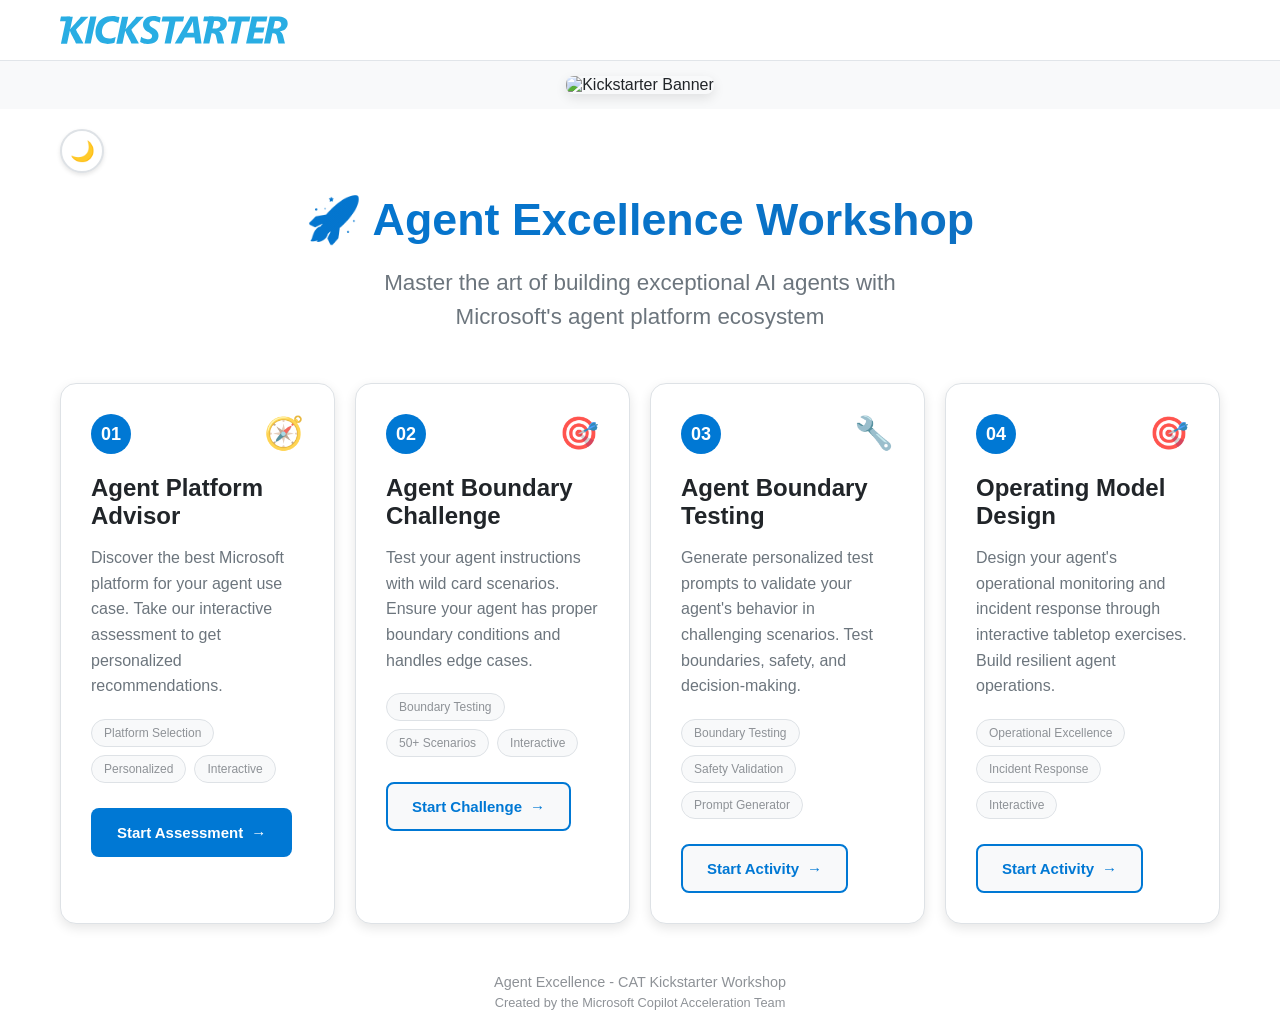
==== commit 68138b94: "Add Kickstarter header, banner, and 20-min timer Add Kickstarter branding and a reusable activity ti" ====
--- a/agent-excellence/index.html
+++ b/agent-excellence/index.html
@@ -7,6 +7,23 @@
     <link rel="stylesheet" href="style.css">
 </head>
 <body>
+    <!-- Kickstarter Branding Header -->
+    <div class="kickstarter-header">
+        <nav class="kickstarter-nav">
+            <div class="kickstarter-logo-section">
+                <a href="index.html">
+                    <img src="KickstarterLogo.svg" alt="Microsoft Kickstarter" class="kickstarter-logo">
+                </a>
+            </div>
+        </nav>
+    </div>
+    
+    <!-- Kickstarter Banner -->
+    <div class="kickstarter-banner-container">
+        <img src="Kickstarter_Banner_CS.jpg" alt="Kickstarter Banner" class="kickstarter-banner">
+        <div class="banner-overlay"></div>
+    </div>
+
     <div class="container">
         <header>
             <div class="header-top">
--- a/agent-excellence/style.css
+++ b/agent-excellence/style.css
@@ -44,6 +44,159 @@
     --postit-purple: #3a2d4a;
 }
 
+/* ===== KICKSTARTER BRANDING HEADER ===== */
+.kickstarter-header {
+    width: 100%;
+    background: #ffffff;
+    margin-bottom: 0;
+    box-shadow: 0 2px 4px rgba(0, 0, 0, 0.1);
+    border-bottom: 1px solid #e1e5e9;
+}
+
+.kickstarter-nav {
+    max-width: 1200px;
+    margin: 0 auto;
+    display: flex;
+    align-items: center;
+    justify-content: flex-start;
+    padding: 10px 20px;
+    height: 60px;
+}
+
+.kickstarter-logo-section {
+    display: flex;
+    align-items: center;
+}
+
+.kickstarter-logo-section a {
+    display: flex;
+    align-items: center;
+    transition: opacity 0.3s ease;
+}
+
+.kickstarter-logo-section a:hover {
+    opacity: 0.8;
+}
+
+.kickstarter-logo {
+    height: 28px;
+    width: auto;
+}
+
+.kickstarter-nav-right {
+    display: flex;
+    align-items: center;
+    gap: 20px;
+}
+
+.kickstarter-nav-link {
+    color: #323130;
+    text-decoration: none;
+    font-size: 14px;
+    font-weight: 500;
+    padding: 8px 12px;
+    border-radius: 4px;
+    transition: all 0.3s ease;
+}
+
+.kickstarter-nav-link:hover {
+    background: #f3f2f1;
+    color: #0078d4;
+    text-decoration: none;
+}
+
+.kickstarter-banner-container {
+    width: 100%;
+    text-align: center;
+    background: var(--bg-secondary);
+    padding: 15px 0;
+}
+
+.kickstarter-banner {
+    max-width: 80%;
+    max-height: 150px;
+    height: auto;
+    object-fit: contain;
+    border-radius: 8px;
+    box-shadow: 0 4px 12px rgba(0, 0, 0, 0.1);
+}
+
+.banner-overlay {
+    display: none;
+}
+
+[data-theme="dark"] .kickstarter-header {
+    background: #1f1f1f;
+    border-bottom-color: #404040;
+}
+
+[data-theme="dark"] .kickstarter-brand-text {
+    color: #4fc3f7;
+}
+
+[data-theme="dark"] .kickstarter-brand-text:hover {
+    color: #29b6f6;
+}
+
+[data-theme="dark"] .kickstarter-nav-link {
+    color: #ffffff;
+}
+
+[data-theme="dark"] .kickstarter-nav-link:hover {
+    background: #2d2d2d;
+    color: #4fc3f7;
+}
+
+/* Responsive adjustments */
+@media (max-width: 768px) {
+    .kickstarter-nav {
+        padding: 8px 15px;
+        height: auto;
+        min-height: 50px;
+    }
+    
+    .kickstarter-logo {
+        height: 24px;
+    }
+    
+    .kickstarter-brand-text {
+        font-size: 18px;
+    }
+    
+    .kickstarter-nav-right {
+        gap: 12px;
+    }
+    
+    .kickstarter-nav-link {
+        font-size: 13px;
+        padding: 6px 8px;
+    }
+}
+
+@media (max-width: 480px) {
+    .kickstarter-nav {
+        flex-direction: column;
+        gap: 8px;
+        padding: 10px 15px;
+    }
+    
+    .kickstarter-logo-section {
+        gap: 8px;
+    }
+    
+    .kickstarter-logo {
+        height: 22px;
+    }
+    
+    .kickstarter-brand-text {
+        font-size: 16px;
+    }
+    
+    .kickstarter-nav-right {
+        gap: 16px;
+    }
+}
+
 * {
     margin: 0;
     padding: 0;
@@ -153,7 +306,7 @@
 }
 
 .hero-section h1 {
-    font-size: 3.5rem;
+    font-size: 2.8rem;
     font-weight: 700;
     color: var(--text-primary);
     margin-bottom: 20px;
@@ -187,8 +340,8 @@
 /* Landing Page Specific Styles */
 .activities-grid {
     display: grid;
-    grid-template-columns: repeat(auto-fit, minmax(350px, 1fr));
-    gap: 30px;
+    grid-template-columns: repeat(4, 1fr);
+    gap: 20px;
     margin-bottom: 50px;
 }
 
@@ -535,6 +688,13 @@
 }
 
 /* Responsive design */
+@media (max-width: 1024px) {
+    .activities-grid {
+        grid-template-columns: repeat(2, 1fr);
+        gap: 25px;
+    }
+}
+
 @media (max-width: 768px) {
     .container {
         padding: 15px;
@@ -996,6 +1156,211 @@
     justify-content: space-between;
     align-items: center;
     margin-bottom: 15px;
+}
+
+/* ===== TIMER STYLES ===== */
+.activity-timer {
+    position: fixed;
+    top: 20px;
+    right: 20px;
+    background: var(--bg-card);
+    border: 2px solid var(--border-color);
+    border-radius: 12px;
+    padding: 15px 20px;
+    box-shadow: 0 4px 12px var(--shadow-medium);
+    z-index: 1000;
+    transition: all 0.3s ease;
+    min-width: 180px;
+}
+
+.activity-timer.warning {
+    border-color: var(--warning-color);
+    animation: pulse 2s infinite;
+}
+
+.activity-timer.urgent {
+    border-color: #dc3545;
+    animation: pulse 1s infinite;
+}
+
+.activity-timer.finished {
+    border-color: var(--success-color);
+    animation: celebration 0.5s ease-out;
+}
+
+.timer-header {
+    display: flex;
+    align-items: center;
+    justify-content: space-between;
+    margin-bottom: 8px;
+}
+
+.timer-title {
+    font-size: 14px;
+    font-weight: 600;
+    color: var(--text-secondary);
+    text-transform: uppercase;
+    letter-spacing: 0.5px;
+}
+
+.timer-controls {
+    display: flex;
+    gap: 5px;
+}
+
+.timer-control-btn {
+    background: none;
+    border: none;
+    color: var(--text-secondary);
+    cursor: pointer;
+    padding: 2px 4px;
+    border-radius: 4px;
+    font-size: 12px;
+    transition: all 0.2s ease;
+}
+
+.timer-control-btn:hover {
+    background: var(--bg-secondary);
+    color: var(--accent-color);
+}
+
+.timer-display {
+    font-size: 24px;
+    font-weight: 700;
+    color: var(--accent-color);
+    text-align: center;
+    font-family: 'Courier New', monospace;
+    text-shadow: 0 1px 2px var(--shadow-light);
+}
+
+.timer-display.warning {
+    color: var(--warning-color);
+}
+
+.timer-display.urgent {
+    color: #dc3545;
+}
+
+.timer-display.finished {
+    color: var(--success-color);
+}
+
+.timer-progress {
+    margin-top: 8px;
+    height: 6px;
+    background: var(--bg-secondary);
+    border-radius: 3px;
+    overflow: hidden;
+}
+
+.timer-progress-bar {
+    height: 100%;
+    background: linear-gradient(90deg, var(--success-color), var(--accent-color));
+    border-radius: 3px;
+    transition: width 0.5s ease;
+}
+
+.timer-progress-bar.warning {
+    background: linear-gradient(90deg, var(--warning-color), var(--accent-color));
+}
+
+.timer-progress-bar.urgent {
+    background: linear-gradient(90deg, #dc3545, var(--warning-color));
+}
+
+.timer-status {
+    margin-top: 8px;
+    font-size: 12px;
+    text-align: center;
+    color: var(--text-muted);
+    font-weight: 500;
+}
+
+.timer-notification {
+    position: fixed;
+    top: 50%;
+    left: 50%;
+    transform: translate(-50%, -50%);
+    background: var(--bg-card);
+    border: 3px solid var(--warning-color);
+    border-radius: 16px;
+    padding: 30px;
+    box-shadow: 0 8px 32px var(--shadow-medium);
+    z-index: 2000;
+    text-align: center;
+    min-width: 300px;
+    animation: slideIn 0.3s ease-out;
+}
+
+.timer-notification.finished {
+    border-color: var(--success-color);
+}
+
+.timer-notification h3 {
+    color: var(--text-primary);
+    margin-bottom: 10px;
+    font-size: 22px;
+}
+
+.timer-notification p {
+    color: var(--text-secondary);
+    margin-bottom: 20px;
+    line-height: 1.4;
+}
+
+.timer-notification-close {
+    background: var(--accent-color);
+    color: white;
+    border: none;
+    padding: 10px 20px;
+    border-radius: 8px;
+    font-weight: 600;
+    cursor: pointer;
+    transition: all 0.3s ease;
+}
+
+.timer-notification-close:hover {
+    background: var(--accent-hover);
+    transform: translateY(-2px);
+}
+
+@keyframes pulse {
+    0% { transform: scale(1); }
+    50% { transform: scale(1.02); }
+    100% { transform: scale(1); }
+}
+
+@keyframes celebration {
+    0% { transform: scale(1); }
+    50% { transform: scale(1.1); }
+    100% { transform: scale(1); }
+}
+
+@keyframes slideIn {
+    from {
+        opacity: 0;
+        transform: translate(-50%, -60%);
+    }
+    to {
+        opacity: 1;
+        transform: translate(-50%, -50%);
+    }
+}
+
+/* Responsive timer */
+@media (max-width: 768px) {
+    .activity-timer {
+        position: relative;
+        top: auto;
+        right: auto;
+        margin: 0 auto 20px auto;
+        width: fit-content;
+    }
+    
+    .timer-notification {
+        min-width: 280px;
+        margin: 0 20px;
+    }
 }
 
 .prompt-display-card .prompt-category {
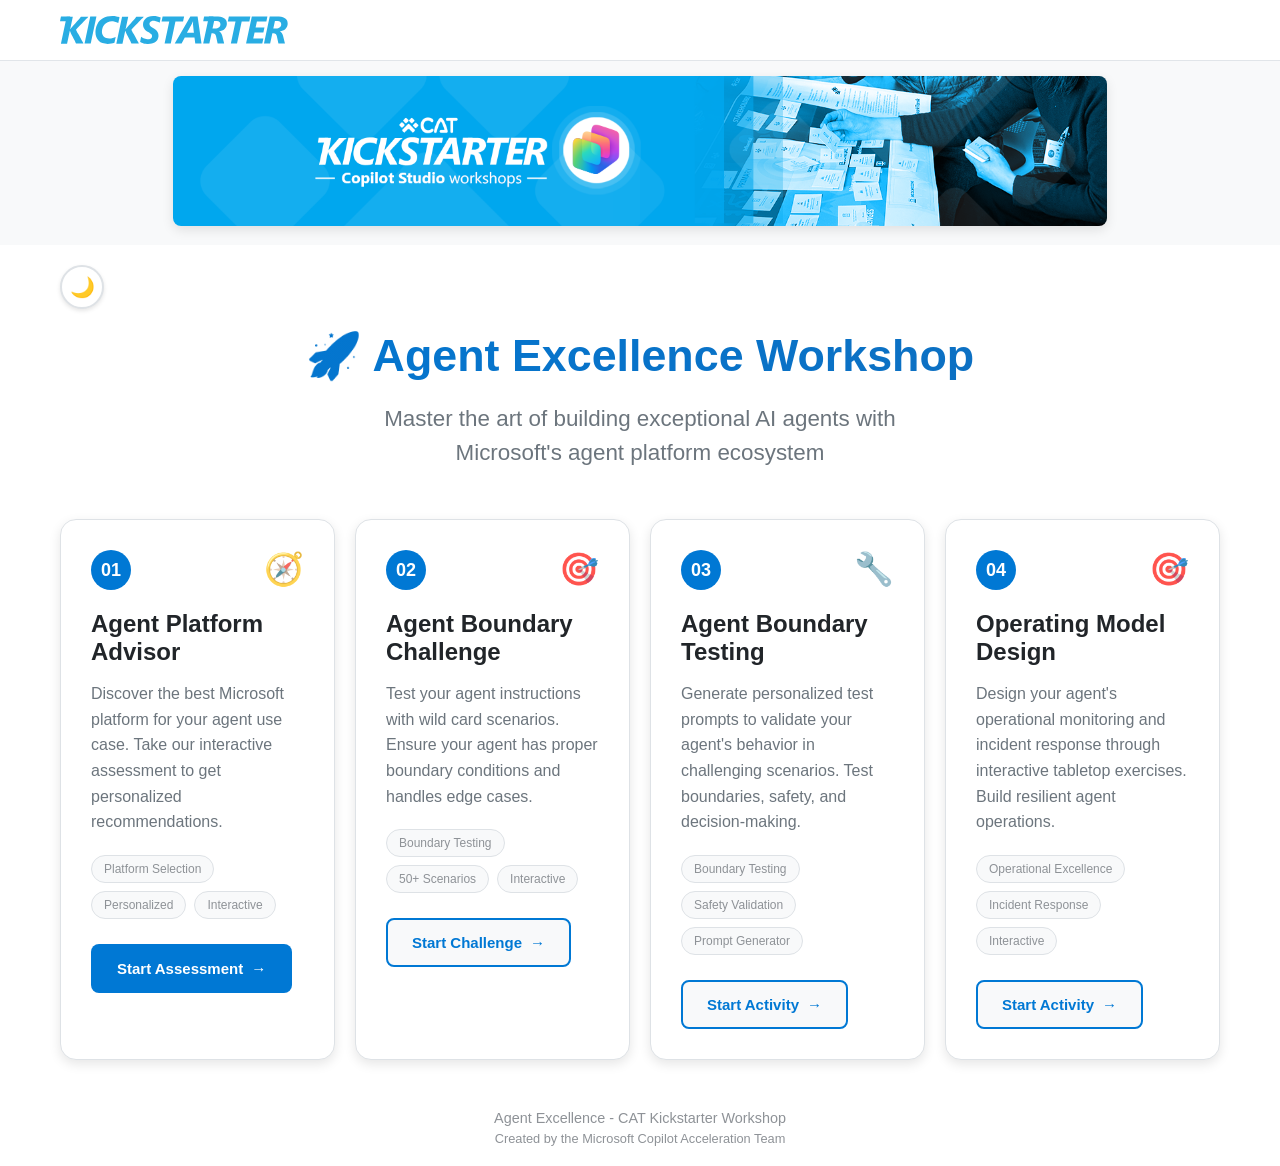
==== commit 36f7c2f9: "Add microsoft.svg favicon and link to pages Add a new microsoft.svg favicon and include a <link rel=" ====
--- a/agent-excellence/index.html
+++ b/agent-excellence/index.html
@@ -4,6 +4,7 @@
     <meta charset="UTF-8">
     <meta name="viewport" content="width=device-width, initial-scale=1.0">
     <title>Agent Excellence Workshop - CAT Kickstarter</title>
+    <link rel="icon" type="image/svg+xml" href="microsoft.svg">
     <link rel="stylesheet" href="style.css">
 </head>
 <body>
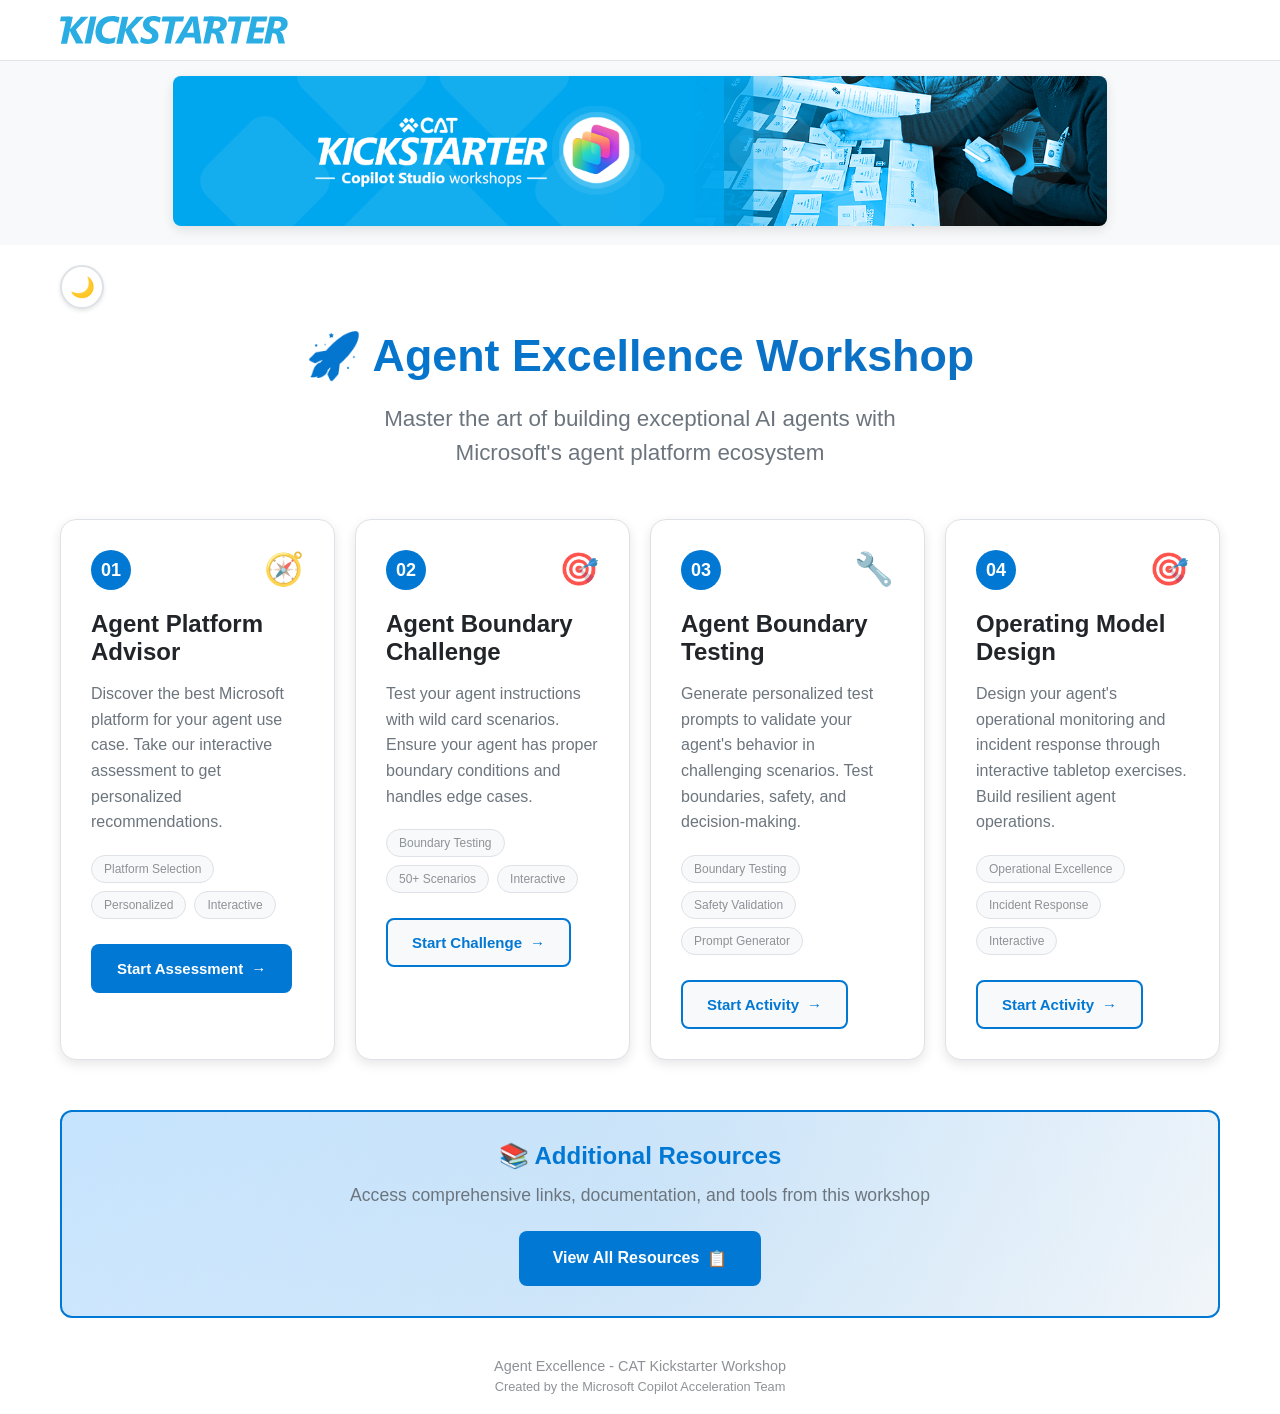
==== commit 3054dc24: "Add resources page and related styles Create a dedicated resources page (agent-excellence/resources." ====
--- a/agent-excellence/index.html
+++ b/agent-excellence/index.html
@@ -118,7 +118,15 @@
             </div>
         </div>
 
-      
+        <!-- Resources Section -->
+        <div class="resources-section">
+            <h2>📚 Additional Resources</h2>
+            <p>Access comprehensive links, documentation, and tools from this workshop</p>
+            <a href="resources.html" class="activity-button primary resources-button">
+                View All Resources
+                <span class="button-icon">📋</span>
+            </a>
+        </div>
 
         <footer>
             <p>Agent Excellence - CAT Kickstarter Workshop</p>
--- a/agent-excellence/style.css
+++ b/agent-excellence/style.css
@@ -1998,6 +1998,366 @@
     border: 2px solid var(--border-color);
     border-radius: 12px;
     padding: 25px;
+}
+
+/* ===== RESOURCES PAGE STYLES ===== */
+
+.resources-section {
+    background: linear-gradient(135deg, var(--postit-blue), var(--bg-secondary));
+    border: 2px solid var(--accent-color);
+    border-radius: 12px;
+    padding: 30px;
+    margin: 40px 0;
+    text-align: center;
+    position: relative;
+    overflow: hidden;
+}
+
+.resources-section::before {
+    content: '';
+    position: absolute;
+    top: -50%;
+    left: -50%;
+    width: 200%;
+    height: 200%;
+    background: radial-gradient(circle, rgba(0, 120, 212, 0.1) 0%, transparent 70%);
+    animation: pulse 4s ease-in-out infinite;
+    pointer-events: none;
+}
+
+@keyframes pulse {
+    0%, 100% { opacity: 0.3; }
+    50% { opacity: 0.6; }
+}
+
+.resources-section h2 {
+    color: var(--accent-color);
+    font-size: 1.5rem;
+    margin-bottom: 15px;
+    position: relative;
+    z-index: 1;
+}
+
+.resources-section p {
+    color: var(--text-secondary);
+    font-size: 1.1rem;
+    margin-bottom: 25px;
+    position: relative;
+    z-index: 1;
+}
+
+.resources-button {
+    position: relative;
+    z-index: 1;
+    font-size: 16px !important;
+    padding: 16px 32px !important;
+    min-width: 200px;
+}
+
+.resources-container {
+    display: flex;
+    flex-direction: column;
+    gap: 40px;
+    margin: 30px 0;
+}
+
+.resource-section {
+    background: var(--bg-secondary);
+    border: 2px solid var(--border-color);
+    border-radius: 12px;
+    padding: 30px;
+    position: relative;
+    transition: all 0.3s ease;
+}
+
+.resource-section:hover {
+    border-color: var(--accent-color);
+    box-shadow: 0 4px 12px var(--shadow-medium);
+}
+
+.resource-section h2 {
+    color: var(--accent-color);
+    font-size: 1.4rem;
+    margin-bottom: 20px;
+    display: flex;
+    align-items: center;
+    gap: 10px;
+}
+
+.copyable-section {
+    margin: 20px 0;
+}
+
+.resource-item {
+    background: var(--bg-card);
+    border: 1px solid var(--border-color);
+    border-radius: 8px;
+    padding: 20px;
+    margin-bottom: 15px;
+    transition: all 0.3s ease;
+}
+
+.resource-item:hover {
+    transform: translateY(-2px);
+    box-shadow: 0 4px 8px var(--shadow-light);
+    border-color: var(--accent-color);
+}
+
+.resource-item h3 {
+    color: var(--text-primary);
+    font-size: 1.1rem;
+    margin-bottom: 8px;
+    font-weight: 600;
+}
+
+.resource-item a {
+    color: var(--accent-color);
+    text-decoration: none;
+    font-family: monospace;
+    font-size: 0.9rem;
+    word-break: break-all;
+    display: block;
+    margin-bottom: 8px;
+    padding: 8px 12px;
+    background: var(--bg-secondary);
+    border-radius: 4px;
+    border: 1px solid var(--border-color);
+    transition: all 0.3s ease;
+}
+
+.resource-item a:hover {
+    background: var(--accent-color);
+    color: white;
+    transform: translateX(5px);
+}
+
+.resource-item p {
+    color: var(--text-secondary);
+    font-size: 0.9rem;
+    margin: 0;
+    line-height: 1.4;
+}
+
+.copy-button,
+.copy-section-btn {
+    background: var(--accent-color);
+    color: white;
+    border: none;
+    padding: 12px 20px;
+    border-radius: 8px;
+    font-size: 14px;
+    font-weight: 600;
+    cursor: pointer;
+    transition: all 0.3s ease;
+    display: flex;
+    align-items: center;
+    gap: 8px;
+    margin: 20px auto;
+    min-width: 160px;
+    justify-content: center;
+}
+
+.copy-button:hover,
+.copy-section-btn:hover {
+    background: var(--accent-hover);
+    transform: translateY(-2px);
+    box-shadow: 0 4px 12px rgba(0, 120, 212, 0.3);
+}
+
+.copy-button {
+    font-size: 16px;
+    padding: 16px 32px;
+    margin: 20px auto 30px auto;
+}
+
+.copy-section-btn {
+    position: absolute;
+    top: 15px;
+    right: 20px;
+    min-width: 140px;
+    font-size: 13px;
+    padding: 10px 16px;
+}
+
+/* Workshop Links Section */
+.workshop-links {
+    background: var(--bg-card);
+    border: 2px solid var(--border-color);
+    border-radius: 12px;
+    padding: 30px;
+    margin: 40px 0;
+}
+
+.workshop-links h2 {
+    color: var(--accent-color);
+    font-size: 1.4rem;
+    margin-bottom: 25px;
+    text-align: center;
+}
+
+.workshop-grid {
+    display: grid;
+    grid-template-columns: repeat(auto-fit, minmax(200px, 1fr));
+    gap: 20px;
+}
+
+.workshop-link {
+    display: flex;
+    flex-direction: column;
+    align-items: center;
+    padding: 20px;
+    background: var(--bg-secondary);
+    border: 2px solid var(--border-color);
+    border-radius: 10px;
+    text-decoration: none;
+    color: var(--text-primary);
+    transition: all 0.3s ease;
+    text-align: center;
+}
+
+.workshop-link:hover {
+    border-color: var(--accent-color);
+    transform: translateY(-4px);
+    box-shadow: 0 8px 16px var(--shadow-medium);
+    color: var(--accent-color);
+}
+
+.workshop-icon {
+    font-size: 2rem;
+    margin-bottom: 10px;
+}
+
+.workshop-title {
+    font-weight: 600;
+    font-size: 0.9rem;
+}
+
+/* Responsive Design */
+@media (max-width: 768px) {
+    .copy-section-btn {
+        position: static;
+        width: 100%;
+        margin: 20px 0 0 0;
+    }
+
+    .resource-section {
+        padding: 20px;
+    }
+
+    .resource-item {
+        padding: 15px;
+    }
+
+    .resource-item a {
+        font-size: 0.8rem;
+        padding: 6px 10px;
+    }
+
+    .workshop-grid {
+        grid-template-columns: 1fr 1fr;
+        gap: 15px;
+    }
+
+    .workshop-link {
+        padding: 15px;
+    }
+
+    .workshop-icon {
+        font-size: 1.5rem;
+    }
+
+    .workshop-title {
+        font-size: 0.8rem;
+    }
+}
+
+@media (max-width: 480px) {
+    .resources-container {
+        gap: 25px;
+    }
+
+    .resource-section h2 {
+        font-size: 1.2rem;
+    }
+
+    .workshop-grid {
+        grid-template-columns: 1fr;
+    }
+
+    .copy-button {
+        width: 100%;
+        margin: 15px 0 20px 0;
+    }
+}
+
+/* Success State for Copy Buttons */
+.copy-button.success,
+.copy-section-btn.success {
+    background: var(--success-color) !important;
+    transform: scale(1.05);
+}
+
+/* Loading State for Copy Buttons */
+.copy-button:disabled,
+.copy-section-btn:disabled {
+    background: var(--border-color);
+    cursor: not-allowed;
+    transform: none;
+}
+
+/* Instruction Card for Resources Page */
+.instruction-card {
+    background: linear-gradient(135deg, var(--postit-blue), var(--bg-secondary));
+    border: 2px solid var(--accent-color);
+    border-radius: 12px;
+    padding: 25px;
+    margin: 20px 0 30px 0;
+    position: relative;
+}
+
+.instruction-card h2 {
+    color: var(--accent-color);
+    font-size: 1.3rem;
+    margin-bottom: 15px;
+}
+
+.instruction-card p {
+    color: var(--text-secondary);
+    margin-bottom: 20px;
+    line-height: 1.5;
+}
+
+/* Print Styles for Resources Page */
+@media print {
+    .copy-button,
+    .copy-section-btn,
+    .theme-toggle,
+    .back-button {
+        display: none !important;
+    }
+
+    .resource-section {
+        border: 1px solid #ccc !important;
+        background: white !important;
+        page-break-inside: avoid;
+        margin-bottom: 20px !important;
+    }
+
+    .resource-item {
+        background: white !important;
+        border: 1px solid #ddd !important;
+        page-break-inside: avoid;
+    }
+
+    .resource-item a {
+        color: #0078d4 !important;
+        background: #f8f9fa !important;
+    }
+
+    .workshop-links {
+        page-break-inside: avoid;
+    }
+}
     transition: all 0.3s ease;
 }
 
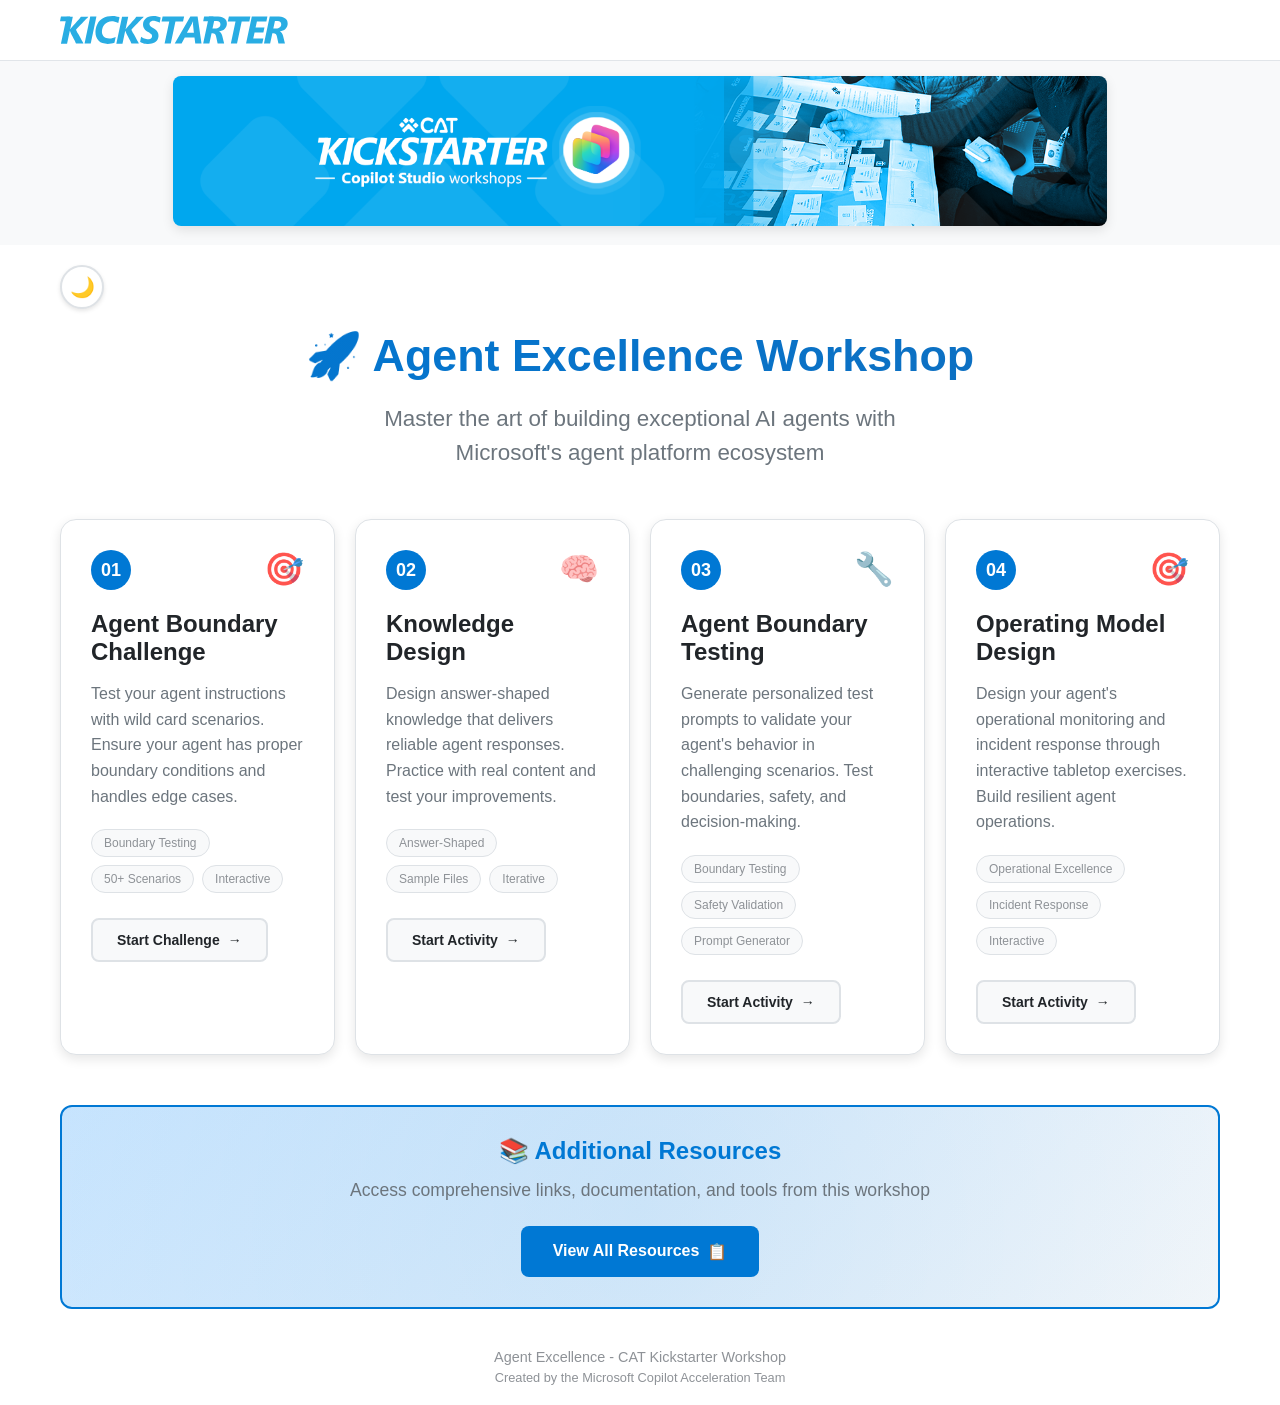
==== commit 9771a26e: "Add Knowledge Design activity and assets Introduce a new Knowledge Design activity page for the Agen" ====
--- a/agent-excellence/index.html
+++ b/agent-excellence/index.html
@@ -41,29 +41,10 @@
         </header>
 
         <div class="activities-grid">
-            <!-- Activity 1: Agent Platform Advisor -->
+            <!-- Activity 1: Agent Boundary Challenge -->
             <div class="activity-card">
                 <div class="activity-header">
                     <div class="activity-number">01</div>
-                    <div class="activity-icon">🧭</div>
-                </div>
-                <h3>Agent Platform Advisor</h3>
-                <p>Discover the best Microsoft platform for your agent use case. Take our interactive assessment to get personalized recommendations.</p>
-                <div class="activity-features">
-                    <span class="feature-tag">Platform Selection</span>
-                    <span class="feature-tag">Personalized</span>
-                    <span class="feature-tag">Interactive</span>
-                </div>
-                <a href="https://microsoft.github.io/AgentPlatformAdvisor/" target="_blank" class="activity-button primary">
-                    Start Assessment
-                    <span class="button-icon">→</span>
-                </a>
-            </div>
-
-            <!-- Activity 2: Agent Boundary Challenge -->
-            <div class="activity-card">
-                <div class="activity-header">
-                    <div class="activity-number">02</div>
                     <div class="activity-icon">🎯</div>
                 </div>
                 <h3>Agent Boundary Challenge</h3>
@@ -79,7 +60,26 @@
                 </a>
             </div>
 
-            <!-- Activity 3: Agent Integrations & Tools -->
+            <!-- Activity 2: Knowledge Design -->
+            <div class="activity-card">
+                <div class="activity-header">
+                    <div class="activity-number">02</div>
+                    <div class="activity-icon">🧠</div>
+                </div>
+                <h3>Knowledge Design</h3>
+                <p>Design answer-shaped knowledge that delivers reliable agent responses. Practice with real content and test your improvements.</p>
+                <div class="activity-features">
+                    <span class="feature-tag">Answer-Shaped</span>
+                    <span class="feature-tag">Sample Files</span>
+                    <span class="feature-tag">Iterative</span>
+                </div>
+                <a href="knowledge-design.html" class="activity-button secondary">
+                    Start Activity
+                    <span class="button-icon">→</span>
+                </a>
+            </div>
+
+            <!-- Activity 3: Agent Boundary Testing -->
             <div class="activity-card">
                 <div class="activity-header">
                     <div class="activity-number">03</div>
--- a/agent-excellence/style.css
+++ b/agent-excellence/style.css
@@ -2327,37 +2327,470 @@
     line-height: 1.5;
 }
 
-/* Print Styles for Resources Page */
-@media print {
-    .copy-button,
-    .copy-section-btn,
-    .theme-toggle,
-    .back-button {
-        display: none !important;
-    }
-
-    .resource-section {
-        border: 1px solid #ccc !important;
-        background: white !important;
-        page-break-inside: avoid;
-        margin-bottom: 20px !important;
-    }
-
-    .resource-item {
-        background: white !important;
-        border: 1px solid #ddd !important;
-        page-break-inside: avoid;
-    }
-
-    .resource-item a {
-        color: #0078d4 !important;
-        background: #f8f9fa !important;
-    }
-
-    .workshop-links {
-        page-break-inside: avoid;
-    }
-}
+/* Knowledge Design Activity Styles */
+.knowledge-sources {
+    background: linear-gradient(135deg, var(--postit-green), var(--bg-secondary));
+    border: 2px solid var(--success-color);
+    border-radius: 12px;
+    padding: 25px;
+    margin: 20px 0 30px 0;
+}
+
+.knowledge-sources h2 {
+    color: var(--success-color);
+    font-size: 1.3rem;
+    margin-bottom: 15px;
+}
+
+.download-grid {
+    display: grid;
+    grid-template-columns: repeat(auto-fit, minmax(200px, 1fr));
+    gap: 15px;
+    margin-top: 20px;
+}
+
+.download-item {
+    display: flex;
+    flex-direction: column;
+    align-items: center;
+    padding: 20px;
+    background: var(--bg-card);
+    border: 2px solid var(--border-color);
+    border-radius: 10px;
+    text-decoration: none;
+    color: var(--text-primary);
+    transition: all 0.3s ease;
+    text-align: center;
+}
+
+.download-item:hover {
+    border-color: var(--success-color);
+    transform: translateY(-2px);
+    box-shadow: 0 4px 12px var(--shadow-medium);
+    color: var(--success-color);
+}
+
+.download-icon {
+    font-size: 2rem;
+    margin-bottom: 10px;
+}
+
+.download-text {
+    font-weight: 600;
+    font-size: 1rem;
+    margin-bottom: 5px;
+}
+
+.download-subtext {
+    font-size: 0.8rem;
+    color: var(--text-secondary);
+}
+
+.activity-steps {
+    display: flex;
+    flex-direction: column;
+    gap: 30px;
+    margin: 30px 0;
+}
+
+.activity-step {
+    background: var(--bg-card);
+    border: 2px solid var(--border-color);
+    border-radius: 12px;
+    padding: 25px;
+    transition: all 0.3s ease;
+}
+
+.activity-step:hover {
+    border-color: var(--accent-color);
+    box-shadow: 0 4px 12px var(--shadow-medium);
+}
+
+.step-header {
+    display: flex;
+    align-items: center;
+    gap: 15px;
+    margin-bottom: 20px;
+    padding-bottom: 15px;
+    border-bottom: 2px solid var(--border-color);
+}
+
+.step-number {
+    background: var(--accent-color);
+    color: white;
+    width: 40px;
+    height: 40px;
+    border-radius: 50%;
+    display: flex;
+    align-items: center;
+    justify-content: center;
+    font-weight: bold;
+    font-size: 1.2rem;
+    flex-shrink: 0;
+}
+
+.step-header h2 {
+    margin: 0;
+    color: var(--accent-color);
+    font-size: 1.4rem;
+}
+
+.knowledge-options {
+    margin-bottom: 20px;
+}
+
+.knowledge-option {
+    margin-bottom: 15px;
+    padding: 15px;
+    border: 1px solid var(--border-color);
+    border-radius: 8px;
+    background: var(--bg-secondary);
+}
+
+.option-header {
+    display: flex;
+    align-items: center;
+    gap: 10px;
+}
+
+.option-header input[type="radio"] {
+    transform: scale(1.2);
+}
+
+.option-header label {
+    font-weight: 600;
+    color: var(--text-primary);
+    cursor: pointer;
+}
+
+.option-description {
+    margin: 5px 0 0 32px;
+    color: var(--text-secondary);
+    font-style: italic;
+}
+
+.attachment-level {
+    margin: 20px 0;
+}
+
+.attachment-options {
+    display: flex;
+    flex-direction: column;
+    gap: 10px;
+    margin-top: 10px;
+}
+
+.attachment-option {
+    display: flex;
+    align-items: flex-start;
+    gap: 10px;
+}
+
+.attachment-option input[type="radio"] {
+    margin-top: 3px;
+    transform: scale(1.2);
+}
+
+.attachment-option label {
+    cursor: pointer;
+    line-height: 1.4;
+}
+
+.level-description {
+    color: var(--text-secondary);
+    font-weight: normal;
+}
+
+.content-input, .question-input, .change-description, .test-response, .test-response-after, .improvement-assessment {
+    margin: 20px 0;
+}
+
+.content-input label, .question-input label, .change-description label, .test-response label, .test-response-after label, .improvement-assessment label {
+    display: block;
+    font-weight: 600;
+    color: var(--text-primary);
+    margin-bottom: 8px;
+}
+
+.content-input textarea, .change-description textarea, .test-response textarea, .test-response-after textarea, .improvement-assessment textarea {
+    width: 100%;
+    min-height: 120px;
+    padding: 15px;
+    border: 2px solid var(--border-color);
+    border-radius: 8px;
+    background: var(--bg-primary);
+    color: var(--text-primary);
+    font-size: 14px;
+    resize: vertical;
+    transition: all 0.3s ease;
+}
+
+.question-input input {
+    width: 100%;
+    padding: 12px;
+    border: 2px solid var(--border-color);
+    border-radius: 8px;
+    background: var(--bg-primary);
+    color: var(--text-primary);
+    font-size: 14px;
+    transition: all 0.3s ease;
+}
+
+.content-input textarea:focus, .question-input input:focus, .change-description textarea:focus, .test-response textarea:focus, .test-response-after textarea:focus, .improvement-assessment textarea:focus {
+    outline: none;
+    border-color: var(--accent-color);
+    box-shadow: 0 0 0 3px rgba(0, 120, 212, 0.1);
+}
+
+.question-criteria {
+    margin-bottom: 20px;
+}
+
+.question-criteria p {
+    font-weight: 600;
+    margin-bottom: 10px;
+}
+
+.question-criteria ul {
+    margin: 0;
+    padding-left: 20px;
+    color: var(--text-secondary);
+}
+
+.quality-assessment {
+    margin: 20px 0;
+}
+
+.quality-options {
+    display: flex;
+    gap: 15px;
+    margin-top: 10px;
+    flex-wrap: wrap;
+}
+
+.quality-option {
+    display: flex;
+    align-items: center;
+    gap: 8px;
+    padding: 12px 16px;
+    border: 2px solid var(--border-color);
+    border-radius: 8px;
+    background: var(--bg-secondary);
+    transition: all 0.3s ease;
+    cursor: pointer;
+}
+
+.quality-option:hover {
+    border-color: var(--accent-color);
+    transform: translateY(-1px);
+}
+
+.quality-option.clear:hover {
+    border-color: var(--success-color);
+    background: rgba(16, 124, 16, 0.1);
+}
+
+.quality-option.vague:hover {
+    border-color: var(--warning-color);
+    background: rgba(247, 147, 30, 0.1);
+}
+
+.quality-option.risky:hover {
+    border-color: #dc3545;
+    background: rgba(220, 53, 69, 0.1);
+}
+
+.quality-option input[type="radio"] {
+    transform: scale(1.2);
+}
+
+.quality-option label {
+    font-weight: 600;
+    cursor: pointer;
+}
+
+.change-constraint {
+    margin: 20px 0;
+}
+
+.constraint-box {
+    background: linear-gradient(135deg, var(--postit-orange), #fff3cd);
+    border: 2px solid var(--warning-color);
+    border-radius: 8px;
+    padding: 15px;
+    text-align: center;
+}
+
+.constraint-box p {
+    margin: 0;
+    font-weight: bold;
+    color: #856404;
+}
+
+.change-examples {
+    margin: 20px 0;
+}
+
+.change-examples p {
+    font-weight: 600;
+    margin-bottom: 10px;
+}
+
+.change-examples ul {
+    margin: 0;
+    padding-left: 20px;
+    color: var(--text-secondary);
+}
+
+.change-selection {
+    margin: 20px 0;
+}
+
+.change-selection label {
+    display: block;
+    font-weight: 600;
+    color: var(--text-primary);
+    margin-bottom: 8px;
+}
+
+.change-selection select {
+    width: 100%;
+    padding: 12px;
+    border: 2px solid var(--border-color);
+    border-radius: 8px;
+    background: var(--bg-primary);
+    color: var(--text-primary);
+    font-size: 14px;
+    transition: all 0.3s ease;
+}
+
+.change-selection select:focus {
+    outline: none;
+    border-color: var(--accent-color);
+    box-shadow: 0 0 0 3px rgba(0, 120, 212, 0.1);
+}
+
+.before-after {
+    display: grid;
+    grid-template-columns: 1fr 1fr;
+    gap: 20px;
+    margin: 20px 0;
+}
+
+.before-section, .after-section {
+    display: flex;
+    flex-direction: column;
+}
+
+.before-section label {
+    color: var(--text-secondary);
+    font-weight: 600;
+    margin-bottom: 8px;
+}
+
+.after-section label {
+    color: var(--success-color);
+    font-weight: 600;
+    margin-bottom: 8px;
+}
+
+.test-instructions {
+    background: var(--bg-secondary);
+    border: 1px solid var(--border-color);
+    border-radius: 8px;
+    padding: 15px;
+    margin: 20px 0;
+}
+
+.test-instructions p {
+    margin: 0;
+    font-weight: 600;
+    color: var(--text-primary);
+}
+
+.activity-actions {
+    display: flex;
+    justify-content: center;
+    gap: 15px;
+    margin: 30px 0;
+    flex-wrap: wrap;
+}
+
+.activity-button {
+    padding: 12px 24px;
+    border: none;
+    border-radius: 8px;
+    font-size: 14px;
+    font-weight: 600;
+    cursor: pointer;
+    transition: all 0.3s ease;
+    min-width: 120px;
+}
+
+.activity-button.primary {
+    background: var(--accent-color);
+    color: white;
+}
+
+.activity-button.primary:hover {
+    background: var(--accent-hover);
+    transform: translateY(-2px);
+    box-shadow: 0 4px 12px rgba(0, 120, 212, 0.3);
+}
+
+.activity-button.secondary {
+    background: var(--bg-secondary);
+    color: var(--text-primary);
+    border: 2px solid var(--border-color);
+}
+
+.activity-button.secondary:hover {
+    border-color: var(--accent-color);
+    color: var(--accent-color);
+    transform: translateY(-2px);
+}
+
+/* Responsive design for knowledge activity */
+@media (max-width: 768px) {
+    .download-grid {
+        grid-template-columns: 1fr 1fr;
+        gap: 10px;
+    }
+    
+    .quality-options {
+        flex-direction: column;
+        gap: 10px;
+    }
+    
+    .before-after {
+        grid-template-columns: 1fr;
+        gap: 15px;
+    }
+    
+    .activity-actions {
+        flex-direction: column;
+        align-items: center;
+    }
+    
+    .activity-button {
+        width: 100%;
+        max-width: 200px;
+    }
+}
+
+@media (max-width: 480px) {
+    .download-grid {
+        grid-template-columns: 1fr;
+    }
+    
+    .step-header {
+        flex-direction: column;
+        text-align: center;
+        gap: 10px;
+    }
+}
+
+
     transition: all 0.3s ease;
 }
 
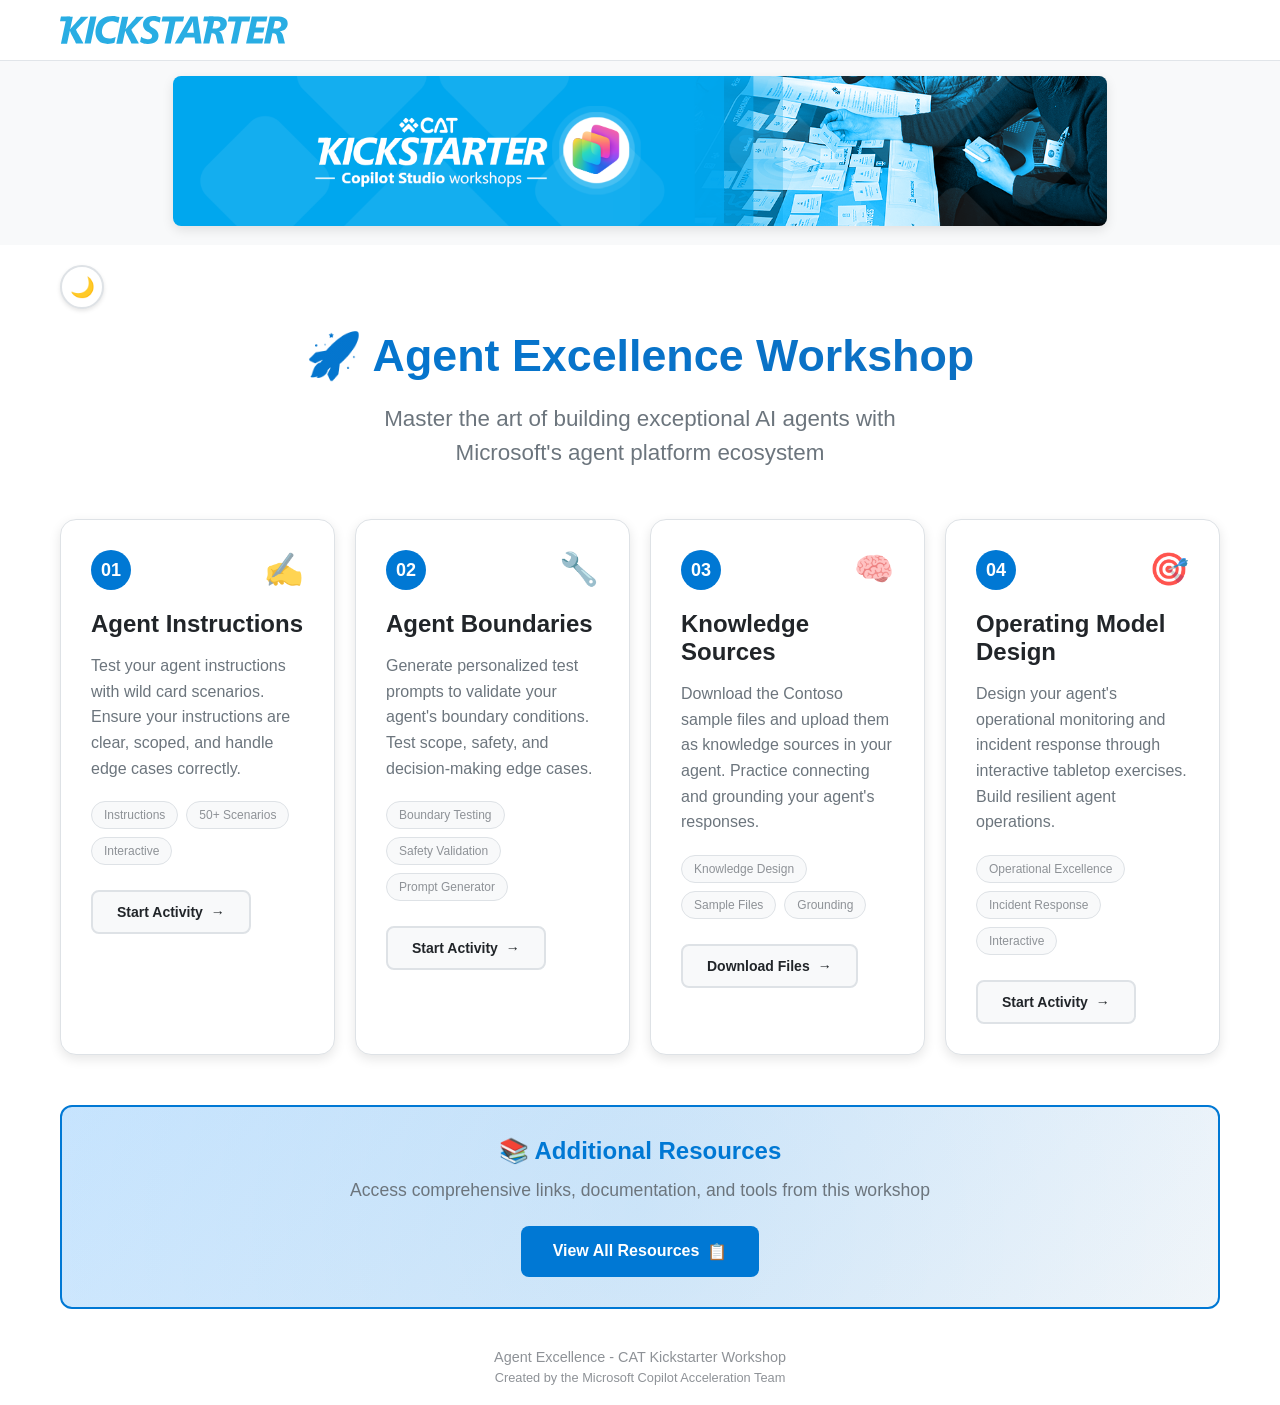
==== commit 2c3979fc: "Update activity labels and simplify Knowledge Sources page Renames and reworks the activity cards on" ====
--- a/agent-excellence/index.html
+++ b/agent-excellence/index.html
@@ -41,52 +41,33 @@
         </header>
 
         <div class="activities-grid">
-            <!-- Activity 1: Agent Boundary Challenge -->
+            <!-- Activity 1: Agent Instructions -->
             <div class="activity-card">
                 <div class="activity-header">
                     <div class="activity-number">01</div>
-                    <div class="activity-icon">🎯</div>
+                    <div class="activity-icon">✍️</div>
                 </div>
-                <h3>Agent Boundary Challenge</h3>
-                <p>Test your agent instructions with wild card scenarios. Ensure your agent has proper boundary conditions and handles edge cases.</p>
+                <h3>Agent Instructions</h3>
+                <p>Test your agent instructions with wild card scenarios. Ensure your instructions are clear, scoped, and handle edge cases correctly.</p>
                 <div class="activity-features">
-                    <span class="feature-tag">Boundary Testing</span>
+                    <span class="feature-tag">Instructions</span>
                     <span class="feature-tag">50+ Scenarios</span>
                     <span class="feature-tag">Interactive</span>
                 </div>
                 <a href="boundary-challenge.html" class="activity-button secondary">
-                    Start Challenge
-                    <span class="button-icon">→</span>
-                </a>
-            </div>
-
-            <!-- Activity 2: Knowledge Design -->
-            <div class="activity-card">
-                <div class="activity-header">
-                    <div class="activity-number">02</div>
-                    <div class="activity-icon">🧠</div>
-                </div>
-                <h3>Knowledge Design</h3>
-                <p>Design answer-shaped knowledge that delivers reliable agent responses. Practice with real content and test your improvements.</p>
-                <div class="activity-features">
-                    <span class="feature-tag">Answer-Shaped</span>
-                    <span class="feature-tag">Sample Files</span>
-                    <span class="feature-tag">Iterative</span>
-                </div>
-                <a href="knowledge-design.html" class="activity-button secondary">
                     Start Activity
                     <span class="button-icon">→</span>
                 </a>
             </div>
 
-            <!-- Activity 3: Agent Boundary Testing -->
+            <!-- Activity 2: Agent Boundaries -->
             <div class="activity-card">
                 <div class="activity-header">
-                    <div class="activity-number">03</div>
+                    <div class="activity-number">02</div>
                     <div class="activity-icon">🔧</div>
                 </div>
-                <h3>Agent Boundary Testing</h3>
-                <p>Generate personalized test prompts to validate your agent's behavior in challenging scenarios. Test boundaries, safety, and decision-making.</p>
+                <h3>Agent Boundaries</h3>
+                <p>Generate personalized test prompts to validate your agent's boundary conditions. Test scope, safety, and decision-making edge cases.</p>
                 <div class="activity-features">
                     <span class="feature-tag">Boundary Testing</span>
                     <span class="feature-tag">Safety Validation</span>
@@ -94,6 +75,25 @@
                 </div>
                 <a href="agent-integrations.html" class="activity-button secondary">
                     Start Activity
+                    <span class="button-icon">→</span>
+                </a>
+            </div>
+
+            <!-- Activity 3: Knowledge Sources -->
+            <div class="activity-card">
+                <div class="activity-header">
+                    <div class="activity-number">03</div>
+                    <div class="activity-icon">🧠</div>
+                </div>
+                <h3>Knowledge Sources</h3>
+                <p>Download the Contoso sample files and upload them as knowledge sources in your agent. Practice connecting and grounding your agent's responses.</p>
+                <div class="activity-features">
+                    <span class="feature-tag">Knowledge Design</span>
+                    <span class="feature-tag">Sample Files</span>
+                    <span class="feature-tag">Grounding</span>
+                </div>
+                <a href="knowledge-design.html" class="activity-button secondary">
+                    Download Files
                     <span class="button-icon">→</span>
                 </a>
             </div>
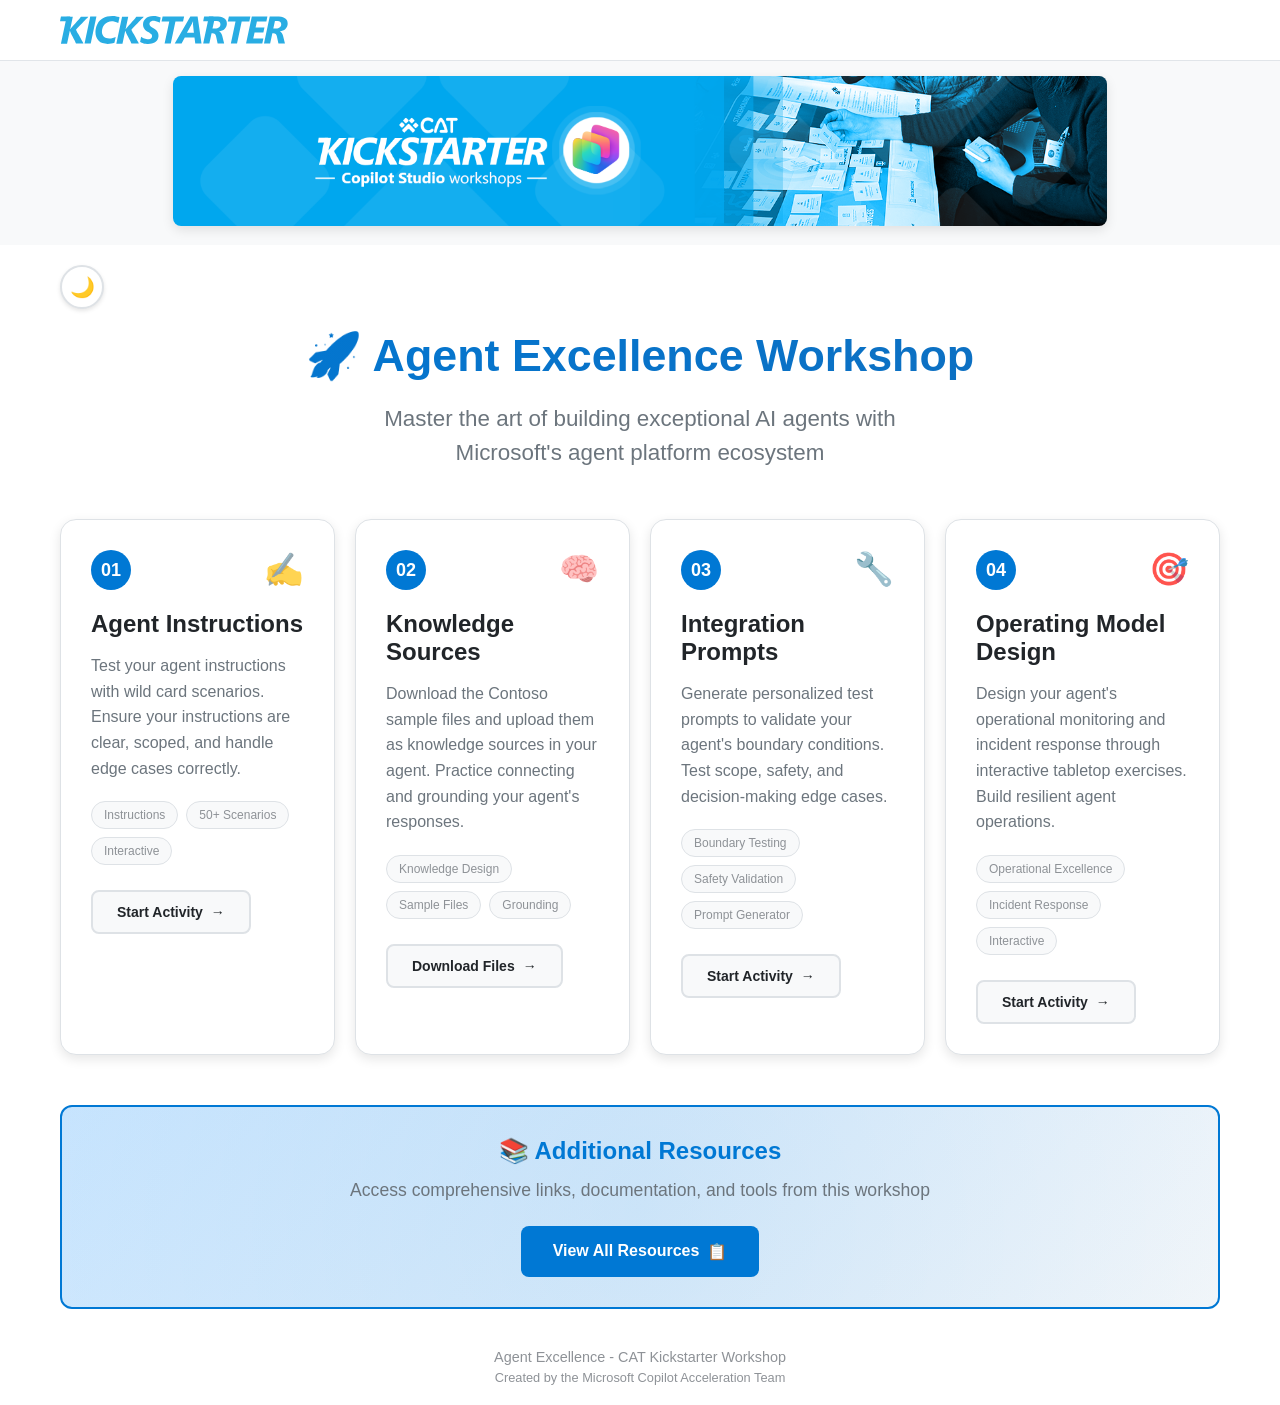
==== commit 0803d4dd: "Update index.html" ====
--- a/agent-excellence/index.html
+++ b/agent-excellence/index.html
@@ -60,29 +60,10 @@
                 </a>
             </div>
 
-            <!-- Activity 2: Agent Boundaries -->
+            <!-- Activity 2: Knowledge Sources -->
             <div class="activity-card">
                 <div class="activity-header">
                     <div class="activity-number">02</div>
-                    <div class="activity-icon">🔧</div>
-                </div>
-                <h3>Agent Boundaries</h3>
-                <p>Generate personalized test prompts to validate your agent's boundary conditions. Test scope, safety, and decision-making edge cases.</p>
-                <div class="activity-features">
-                    <span class="feature-tag">Boundary Testing</span>
-                    <span class="feature-tag">Safety Validation</span>
-                    <span class="feature-tag">Prompt Generator</span>
-                </div>
-                <a href="agent-integrations.html" class="activity-button secondary">
-                    Start Activity
-                    <span class="button-icon">→</span>
-                </a>
-            </div>
-
-            <!-- Activity 3: Knowledge Sources -->
-            <div class="activity-card">
-                <div class="activity-header">
-                    <div class="activity-number">03</div>
                     <div class="activity-icon">🧠</div>
                 </div>
                 <h3>Knowledge Sources</h3>
@@ -94,6 +75,25 @@
                 </div>
                 <a href="knowledge-design.html" class="activity-button secondary">
                     Download Files
+                    <span class="button-icon">→</span>
+                </a>
+            </div>
+
+            <!-- Activity 3: Integration Prompts -->
+            <div class="activity-card">
+                <div class="activity-header">
+                    <div class="activity-number">03</div>
+                    <div class="activity-icon">🔧</div>
+                </div>
+                <h3>Integration Prompts</h3>
+                <p>Generate personalized test prompts to validate your agent's boundary conditions. Test scope, safety, and decision-making edge cases.</p>
+                <div class="activity-features">
+                    <span class="feature-tag">Boundary Testing</span>
+                    <span class="feature-tag">Safety Validation</span>
+                    <span class="feature-tag">Prompt Generator</span>
+                </div>
+                <a href="agent-integrations.html" class="activity-button secondary">
+                    Start Activity
                     <span class="button-icon">→</span>
                 </a>
             </div>
